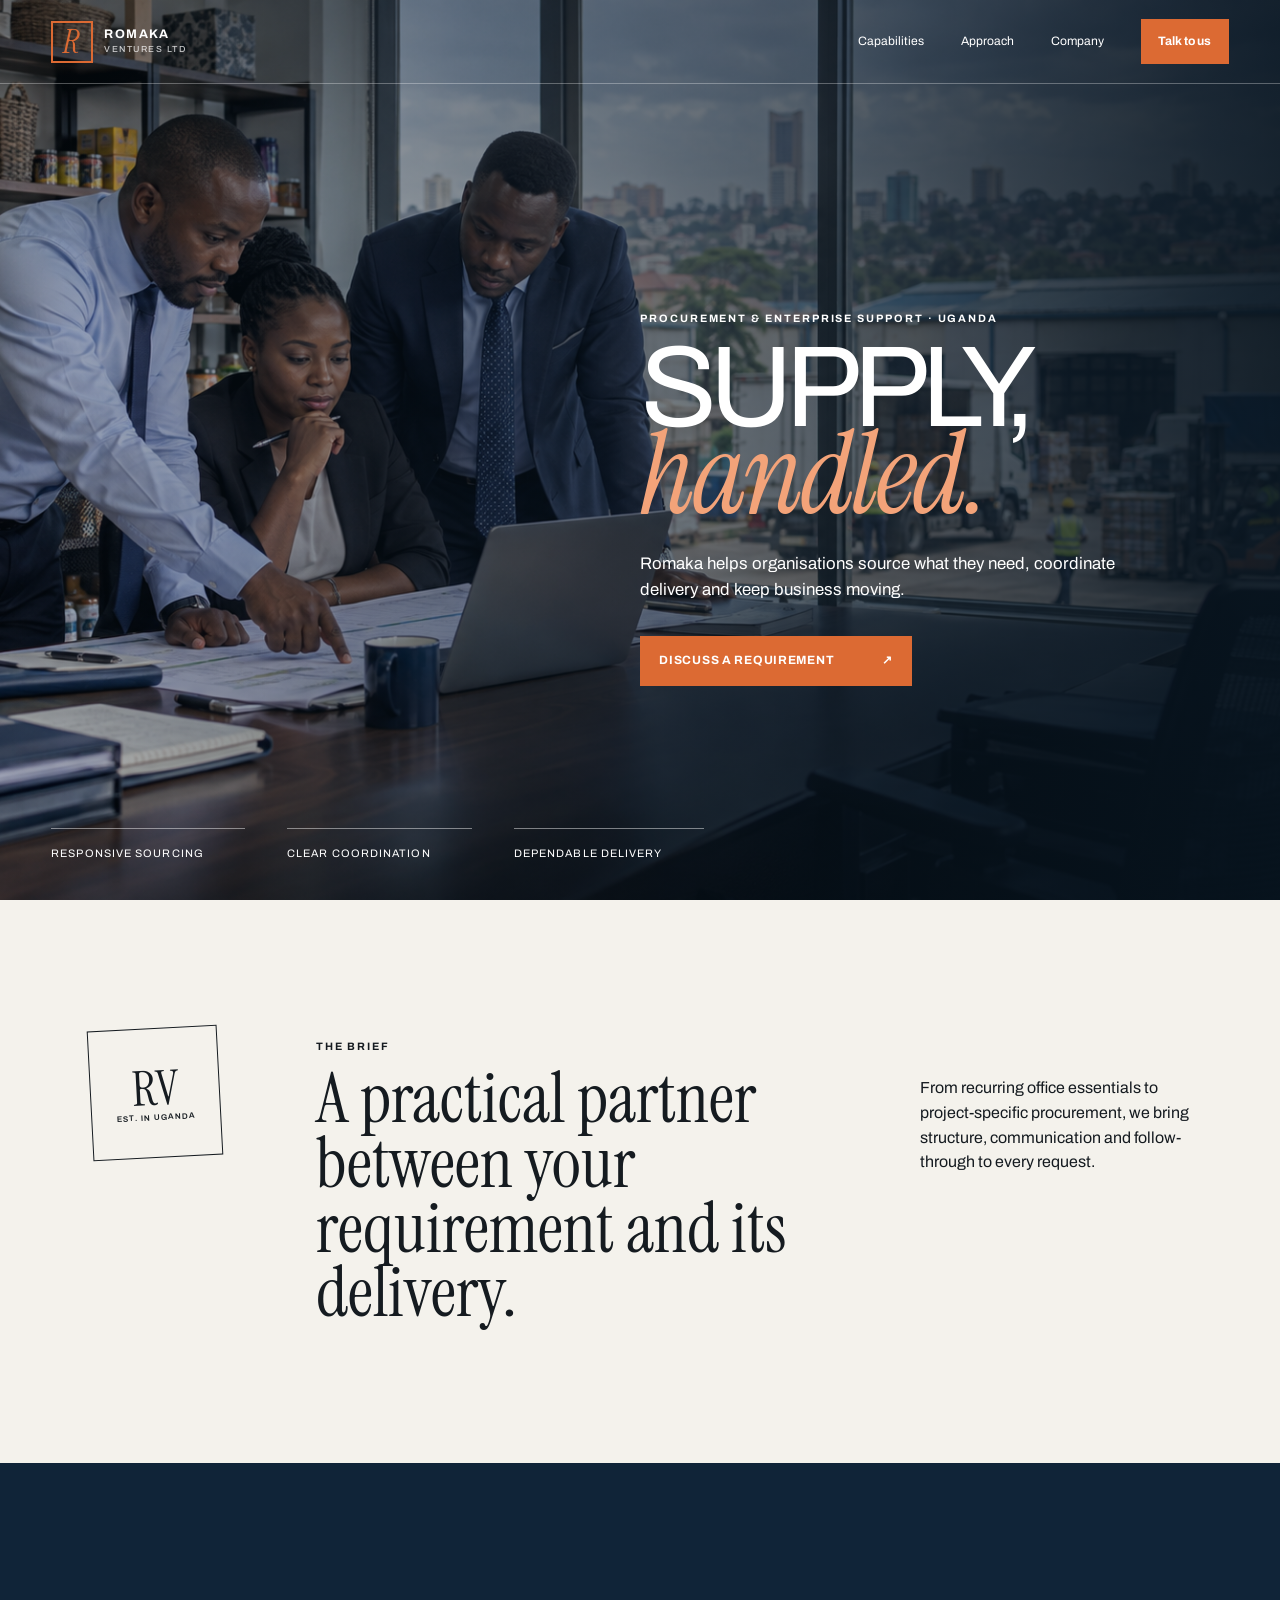
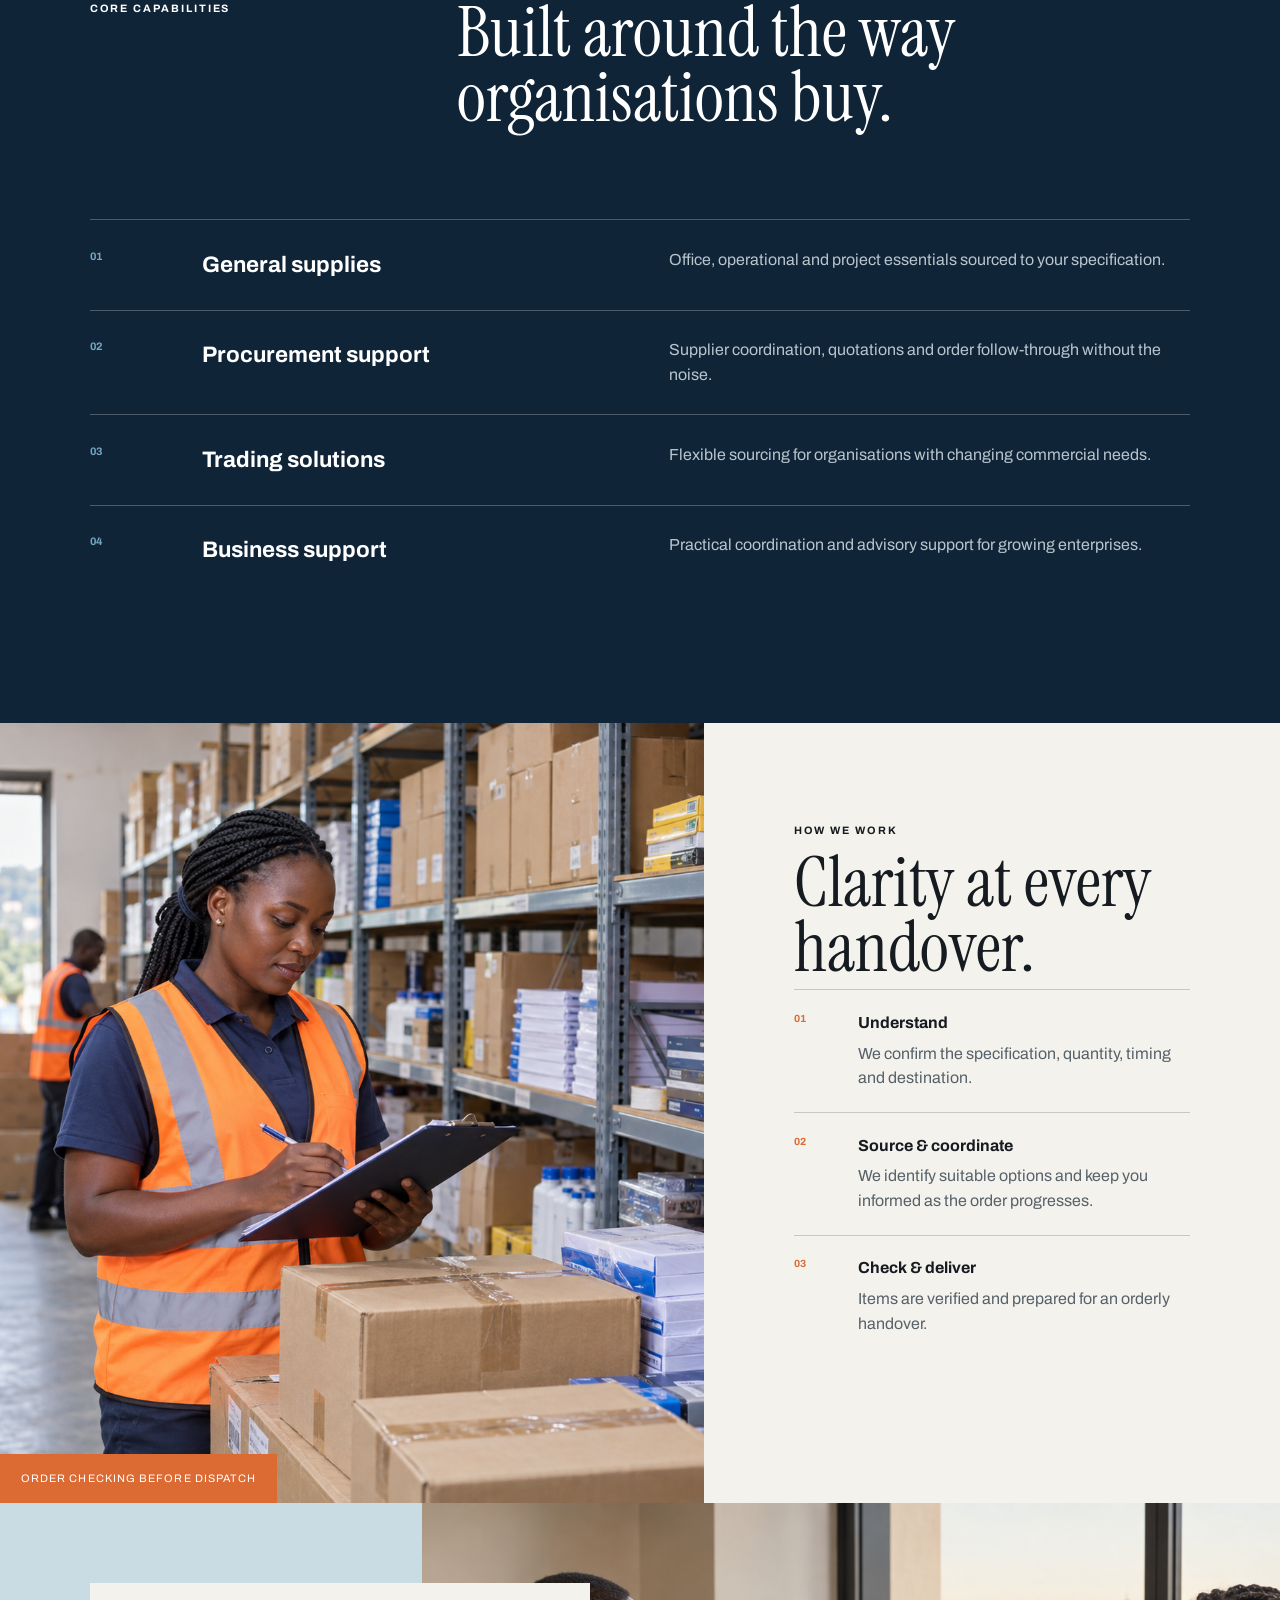
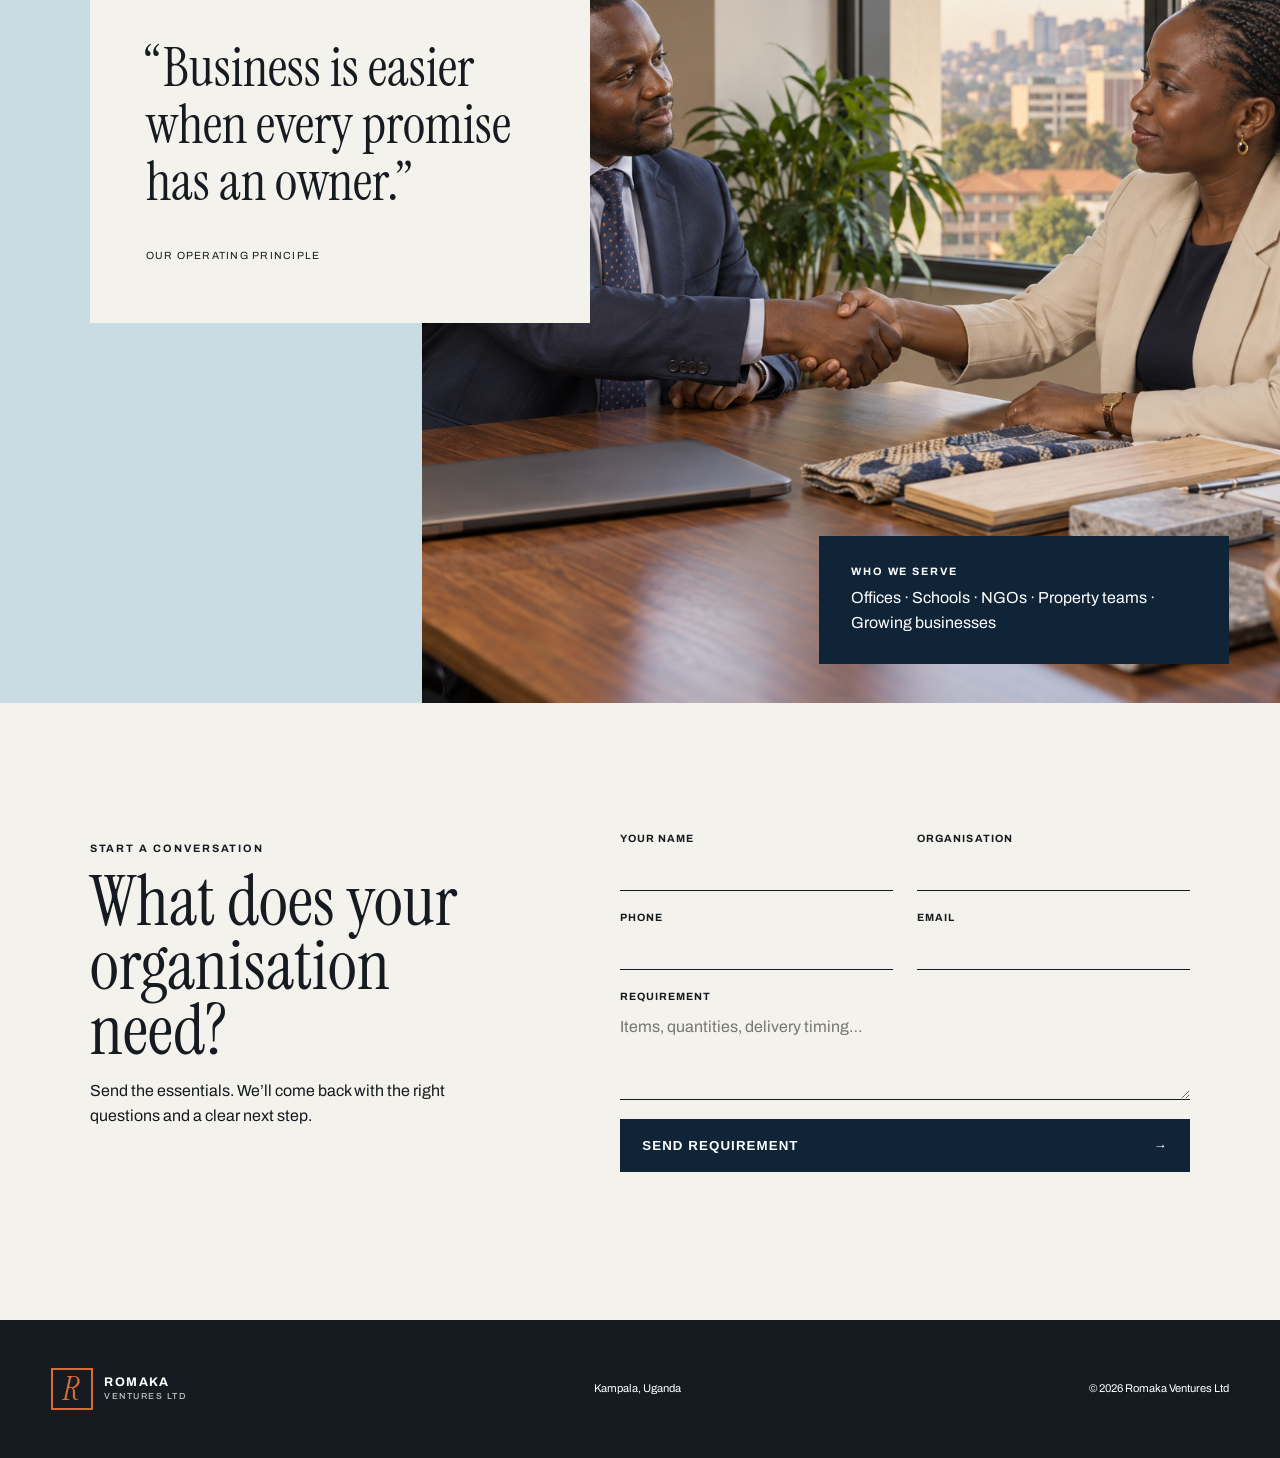
==== index.html @ c56f839f "Build responsive client sample website" ====
<!doctype html>
<html lang="en">
  <head>
    <meta charset="UTF-8" />
    <meta name="viewport" content="width=device-width,initial-scale=1" />
    <meta
      name="description"
      content="Reliable sourcing, general supplies and procurement support for organisations in Uganda."
    />
    <title>Romaka Ventures Ltd | Supply, handled.</title>
    <link rel="preconnect" href="https://fonts.googleapis.com" />
    <link rel="preconnect" href="https://fonts.gstatic.com" crossorigin />
    <link
      href="https://fonts.googleapis.com/css2?family=Archivo:wght@400;500;600;700&family=Instrument+Serif:ital@0;1&display=swap"
      rel="stylesheet"
    />
    <link rel="stylesheet" href="styles.css" />
  </head>
  <body>
    <a class="skip" href="#main">Skip to content</a>
    <header>
      <a class="logo" href="#top"
        ><i>R</i><span>Romaka<br /><small>Ventures Ltd</small></span></a
      ><button class="menu" aria-controls="nav" aria-expanded="false">
        Menu
      </button>
      <nav id="nav">
        <a href="#services">Capabilities</a><a href="#approach">Approach</a
        ><a href="#company">Company</a
        ><a class="contact-link" href="#contact">Talk to us</a>
      </nav>
    </header>
    <main id="main">
      <section class="hero" id="top">
        <img
          src="assets/team-operations.png"
          alt="Ugandan procurement team coordinating supply operations"
        />
        <div class="shade"></div>
        <div class="hero-grid">
          <div class="hero-copy">
            <p class="kicker">Procurement & enterprise support · Uganda</p>
            <h1>Supply,<br /><em>handled.</em></h1>
            <p>
              Romaka helps organisations source what they need, coordinate
              delivery and keep business moving.
            </p>
            <a class="button" href="#contact"
              >Discuss a requirement <span>↗</span></a
            >
          </div>
          <aside>
            <p>Responsive sourcing</p>
            <p>Clear coordination</p>
            <p>Dependable delivery</p>
          </aside>
        </div>
      </section>
      <section class="brief">
        <div class="stamp">RV<br /><small>Est. in Uganda</small></div>
        <div>
          <p class="kicker">The brief</p>
          <h2>
            A practical partner between your requirement and its delivery.
          </h2>
        </div>
        <p>
          From recurring office essentials to project-specific procurement, we
          bring structure, communication and follow-through to every request.
        </p>
      </section>
      <section class="services" id="services">
        <div class="services-head">
          <p class="kicker">Core capabilities</p>
          <h2>Built around the way organisations buy.</h2>
        </div>
        <div class="service-rows">
          <article>
            <b>01</b>
            <h3>General supplies</h3>
            <p>
              Office, operational and project essentials sourced to your
              specification.
            </p>
          </article>
          <article>
            <b>02</b>
            <h3>Procurement support</h3>
            <p>
              Supplier coordination, quotations and order follow-through without
              the noise.
            </p>
          </article>
          <article>
            <b>03</b>
            <h3>Trading solutions</h3>
            <p>
              Flexible sourcing for organisations with changing commercial
              needs.
            </p>
          </article>
          <article>
            <b>04</b>
            <h3>Business support</h3>
            <p>
              Practical coordination and advisory support for growing
              enterprises.
            </p>
          </article>
        </div>
      </section>
      <section class="operations" id="approach">
        <figure>
          <img
            src="assets/warehouse-check.png"
            alt="Operations specialist checking supplies before dispatch"
          />
          <figcaption>Order checking before dispatch</figcaption>
        </figure>
        <div class="operations-copy reveal">
          <p class="kicker">How we work</p>
          <h2>Clarity at every handover.</h2>
          <div class="step">
            <b>01</b>
            <div>
              <h3>Understand</h3>
              <p>
                We confirm the specification, quantity, timing and destination.
              </p>
            </div>
          </div>
          <div class="step">
            <b>02</b>
            <div>
              <h3>Source & coordinate</h3>
              <p>
                We identify suitable options and keep you informed as the order
                progresses.
              </p>
            </div>
          </div>
          <div class="step">
            <b>03</b>
            <div>
              <h3>Check & deliver</h3>
              <p>Items are verified and prepared for an orderly handover.</p>
            </div>
          </div>
        </div>
      </section>
      <section class="company" id="company">
        <div class="quote reveal">
          <p>“Business is easier when every promise has an owner.”</p>
          <span>Our operating principle</span>
        </div>
        <img
          src="assets/client-agreement.png"
          alt="Business adviser and client concluding an agreement"
        />
        <div class="company-note">
          <p class="kicker">Who we serve</p>
          <p>Offices · Schools · NGOs · Property teams · Growing businesses</p>
        </div>
      </section>
      <section class="contact" id="contact">
        <div>
          <p class="kicker">Start a conversation</p>
          <h2>What does your organisation need?</h2>
          <p>
            Send the essentials. We’ll come back with the right questions and a
            clear next step.
          </p>
        </div>
        <form id="contact-form">
          <div class="pair">
            <label
              >Your name<input
                name="name"
                required
                autocomplete="name" /></label
            ><label
              >Organisation<input name="company" autocomplete="organization"
            /></label>
          </div>
          <div class="pair">
            <label
              >Phone<input
                name="phone"
                type="tel"
                required
                autocomplete="tel" /></label
            ><label
              >Email<input name="email" type="email" autocomplete="email"
            /></label>
          </div>
          <label
            >Requirement<textarea
              name="message"
              rows="4"
              required
              placeholder="Items, quantities, delivery timing…"
            ></textarea></label
          ><button type="submit">Send requirement <span>→</span></button>
          <p class="form-status" role="status"></p>
        </form>
      </section>
    </main>
    <footer>
      <a class="logo" href="#top"
        ><i>R</i><span>Romaka<br /><small>Ventures Ltd</small></span></a
      >
      <p>Kampala, Uganda</p>
      <p>© <span data-year></span> Romaka Ventures Ltd</p>
    </footer>
    <script src="script.js"></script>
  </body>
</html>
---- styles.css ----
:root {
  --navy: #102438;
  --blue: #245977;
  --sky: #c9dce3;
  --paper: #f4f2ec;
  --orange: #dc6a33;
  --ink: #151b20;
  --line: rgba(21, 27, 32, 0.2);
  --sans: "Archivo", Arial, sans-serif;
  --serif: "Instrument Serif", Georgia, serif;
}
* {
  box-sizing: border-box;
}
html {
  scroll-behavior: smooth;
}
body {
  margin: 0;
  background: var(--paper);
  color: var(--ink);
  font-family: var(--sans);
  line-height: 1.55;
}
.skip {
  position: fixed;
  top: -5rem;
  left: 1rem;
  background: #fff;
  color: #000;
  padding: 0.7rem 1rem;
  z-index: 99;
}
.skip:focus {
  top: 1rem;
}
header {
  height: 84px;
  padding: 0 4vw;
  position: absolute;
  z-index: 5;
  width: 100%;
  display: flex;
  justify-content: space-between;
  align-items: center;
  color: #fff;
  border-bottom: 1px solid rgba(255, 255, 255, 0.3);
}
.logo {
  display: flex;
  align-items: center;
  gap: 0.7rem;
  text-decoration: none;
  text-transform: uppercase;
  font-size: 0.78rem;
  font-weight: 700;
  line-height: 1.05;
  letter-spacing: 0.12em;
  color: inherit;
}
.logo i {
  width: 42px;
  height: 42px;
  border: 2px solid var(--orange);
  font: italic 2rem/38px var(--serif);
  text-align: center;
  color: var(--orange);
}
.logo small {
  font-size: 0.55rem;
  font-weight: 500;
  opacity: 0.75;
}
header nav {
  display: flex;
  align-items: center;
  gap: 2.3rem;
}
header nav a {
  color: inherit;
  text-decoration: none;
  font-size: 0.76rem;
}
.contact-link {
  background: var(--orange);
  padding: 0.8rem 1.1rem;
  font-weight: 700;
}
.menu {
  display: none;
  background: none;
  border: 1px solid currentColor;
  color: inherit;
  min-height: 44px;
  padding: 0.5rem 0.9rem;
}
.hero {
  height: min(900px, 100svh);
  min-height: 680px;
  position: relative;
  color: #fff;
  overflow: hidden;
}
.hero > img {
  position: absolute;
  width: 100%;
  height: 100%;
  object-fit: cover;
  object-position: center;
}
.shade {
  position: absolute;
  inset: 0;
  background: linear-gradient(
    90deg,
    rgba(8, 22, 34, 0.28),
    rgba(8, 22, 34, 0.84)
  );
}
.hero-grid {
  position: relative;
  z-index: 2;
  height: 100%;
  padding: 150px 7vw 5vw;
  display: grid;
  grid-template-columns: 1fr 1fr;
  align-items: center;
}
.hero-copy {
  grid-column: 2;
  max-width: 650px;
}
.kicker {
  text-transform: uppercase;
  letter-spacing: 0.18em;
  font-size: 0.67rem;
  font-weight: 700;
}
.hero h1 {
  font: clamp(5rem, 9vw, 9rem) / 0.76 var(--sans);
  letter-spacing: -0.075em;
  text-transform: uppercase;
  margin: 1rem 0 2rem;
}
.hero h1 em {
  font-family: var(--serif);
  font-weight: 400;
  text-transform: none;
  color: #f3a379;
  letter-spacing: -0.03em;
}
.hero-copy > p:not(.kicker) {
  max-width: 490px;
  font-size: 1.05rem;
}
.button {
  display: inline-flex;
  min-height: 50px;
  align-items: center;
  gap: 3rem;
  background: var(--orange);
  color: #fff;
  padding: 0 1.2rem;
  margin-top: 1rem;
  text-decoration: none;
  font-size: 0.75rem;
  font-weight: 700;
  text-transform: uppercase;
  letter-spacing: 0.06em;
}
.hero aside {
  position: absolute;
  left: 4vw;
  bottom: 3vw;
  display: flex;
}
.hero aside p {
  border-top: 1px solid rgba(255, 255, 255, 0.45);
  padding: 1rem 2.6rem 0 0;
  margin: 0 2.6rem 0 0;
  font-size: 0.68rem;
  text-transform: uppercase;
  letter-spacing: 0.1em;
}
.brief {
  padding: 8rem 7vw;
  display: grid;
  grid-template-columns: 0.6fr 2fr 1fr;
  gap: 5vw;
  align-items: start;
}
.stamp {
  border: 1px solid var(--ink);
  width: 130px;
  height: 130px;
  display: grid;
  place-content: center;
  text-align: center;
  font: 3rem/1 var(--serif);
  transform: rotate(-3deg);
}
.stamp small {
  font: 600 0.5rem var(--sans);
  text-transform: uppercase;
  letter-spacing: 0.12em;
}
.brief h2,
.services h2,
.operations h2,
.contact h2 {
  font: clamp(2.9rem, 5.5vw, 6rem) / 0.92 var(--serif);
  font-weight: 400;
  margin: 0.6rem 0;
}
.brief > p:last-child {
  margin-top: 3rem;
}
.services {
  background: var(--navy);
  color: #fff;
  padding: 8rem 7vw;
}
.services-head {
  display: grid;
  grid-template-columns: 1fr 2fr;
  margin-bottom: 5rem;
}
.services-head h2 {
  max-width: 800px;
}
.service-rows article {
  display: grid;
  grid-template-columns: 80px 1fr 1.2fr;
  gap: 2rem;
  border-top: 1px solid rgba(255, 255, 255, 0.25);
  padding: 1.7rem 0;
  align-items: start;
}
.service-rows b {
  font-size: 0.68rem;
  color: #75a8c0;
}
.service-rows h3 {
  font-size: 1.4rem;
  margin: 0;
}
.service-rows p {
  margin: 0;
  color: #b9c5cd;
  max-width: 520px;
}
.operations {
  display: grid;
  grid-template-columns: 1.1fr 0.9fr;
  min-height: 780px;
}
.operations figure {
  margin: 0;
  position: relative;
}
.operations figure img {
  width: 100%;
  height: 100%;
  object-fit: cover;
}
.operations figcaption {
  position: absolute;
  bottom: 0;
  left: 0;
  background: var(--orange);
  color: #fff;
  padding: 1rem 1.3rem;
  font-size: 0.68rem;
  text-transform: uppercase;
  letter-spacing: 0.1em;
}
.operations-copy {
  padding: 7vw;
}
.step {
  display: grid;
  grid-template-columns: 3rem 1fr;
  gap: 1rem;
  border-top: 1px solid var(--line);
  padding: 1.3rem 0;
}
.step > b {
  font-size: 0.65rem;
  color: var(--orange);
}
.step h3 {
  margin: 0;
  font-size: 1rem;
}
.step p {
  margin: 0.35rem 0 0;
  color: #56616a;
}
.company {
  height: 800px;
  position: relative;
  background: var(--sky);
  overflow: hidden;
}
.company > img {
  width: 67%;
  height: 100%;
  object-fit: cover;
  margin-left: 33%;
}
.quote {
  position: absolute;
  z-index: 2;
  top: 10%;
  left: 7vw;
  background: var(--paper);
  width: min(500px, 45vw);
  padding: 3.5rem;
}
.quote p {
  font: 3.4rem/1.05 var(--serif);
  margin: 0 0 2rem;
}
.quote span {
  font-size: 0.65rem;
  text-transform: uppercase;
  letter-spacing: 0.12em;
}
.company-note {
  position: absolute;
  right: 4vw;
  bottom: 3vw;
  background: var(--navy);
  color: #fff;
  padding: 1.5rem 2rem;
  max-width: 410px;
}
.company-note p {
  margin: 0.3rem 0;
}
.contact {
  padding: 8rem 7vw;
  display: grid;
  grid-template-columns: 0.75fr 1fr;
  gap: 8vw;
}
.contact form {
  display: grid;
  gap: 1.2rem;
}
.pair {
  display: grid;
  grid-template-columns: 1fr 1fr;
  gap: 1.5rem;
}
.contact label {
  font-size: 0.66rem;
  text-transform: uppercase;
  letter-spacing: 0.1em;
  font-weight: 700;
}
.contact input,
.contact textarea {
  display: block;
  width: 100%;
  background: transparent;
  border: 0;
  border-bottom: 1px solid var(--ink);
  border-radius: 0;
  padding: 0.8rem 0;
  font: 1rem var(--sans);
}
.contact button {
  background: var(--navy);
  color: #fff;
  border: 0;
  padding: 1.2rem 1.4rem;
  display: flex;
  justify-content: space-between;
  text-transform: uppercase;
  font-weight: 700;
  letter-spacing: 0.08em;
  cursor: pointer;
}
.form-status {
  font-size: 0.8rem;
  margin: 0;
}
footer {
  background: var(--ink);
  color: #fff;
  padding: 3rem 4vw;
  display: flex;
  align-items: center;
  justify-content: space-between;
  font-size: 0.7rem;
}
.reveal {
  opacity: 0;
  transform: translateY(20px);
  transition: 0.65s ease;
}
.reveal.visible {
  opacity: 1;
  transform: none;
}
a:focus-visible,
button:focus-visible,
input:focus-visible,
textarea:focus-visible {
  outline: 3px solid var(--orange);
  outline-offset: 3px;
}
@media (max-width: 760px) {
  header {
    height: 70px;
    padding: 0 1.2rem;
  }
  .menu {
    display: block;
  }
  header nav {
    display: none;
    position: absolute;
    top: 70px;
    left: 0;
    right: 0;
    background: var(--navy);
    padding: 2rem;
    flex-direction: column;
    align-items: flex-start;
  }
  header nav.open {
    display: flex;
  }
  .hero {
    min-height: 760px;
  }
  .hero > img {
    object-position: 42% center;
  }
  .shade {
    background: linear-gradient(
      0deg,
      rgba(8, 22, 34, 0.9),
      rgba(8, 22, 34, 0.15)
    );
  }
  .hero-grid {
    padding: 110px 1.3rem 2rem;
    display: block;
  }
  .hero-copy {
    position: absolute;
    left: 1.3rem;
    right: 1.3rem;
    bottom: 9rem;
  }
  .hero h1 {
    font-size: 4.6rem;
  }
  .hero aside {
    left: 1.3rem;
    right: 1.3rem;
    bottom: 1.3rem;
  }
  .hero aside p {
    padding-right: 0.7rem;
    margin-right: 0.7rem;
    font-size: 0.53rem;
  }
  .brief {
    padding: 6rem 1.3rem;
    grid-template-columns: 1fr;
    gap: 2rem;
  }
  .brief h2 {
    font-size: 3.3rem;
  }
  .brief > p:last-child {
    margin-top: 0;
  }
  .services {
    padding: 6rem 1.3rem;
  }
  .services-head {
    grid-template-columns: 1fr;
    margin-bottom: 3rem;
  }
  .service-rows article {
    grid-template-columns: 40px 1fr;
  }
  .service-rows article p {
    grid-column: 2;
  }
  .operations {
    grid-template-columns: 1fr;
  }
  .operations figure {
    height: 520px;
  }
  .operations-copy {
    padding: 5rem 1.3rem;
  }
  .company {
    height: 760px;
  }
  .company > img {
    width: 100%;
    height: 62%;
    margin: 38% 0 0;
    object-position: center;
  }
  .quote {
    top: 0;
    left: 0;
    width: 90vw;
    padding: 2rem;
  }
  .quote p {
    font-size: 2.4rem;
  }
  .company-note {
    right: 1.3rem;
    left: 1.3rem;
    bottom: 1.3rem;
  }
  .contact {
    padding: 6rem 1.3rem;
    grid-template-columns: 1fr;
    gap: 3rem;
  }
  .pair {
    grid-template-columns: 1fr;
  }
  footer {
    align-items: flex-start;
    gap: 2rem;
    flex-wrap: wrap;
  }
}
@media (prefers-reduced-motion: reduce) {
  html {
    scroll-behavior: auto;
  }
  .reveal {
    opacity: 1;
    transform: none;
    transition: none;
  }
}
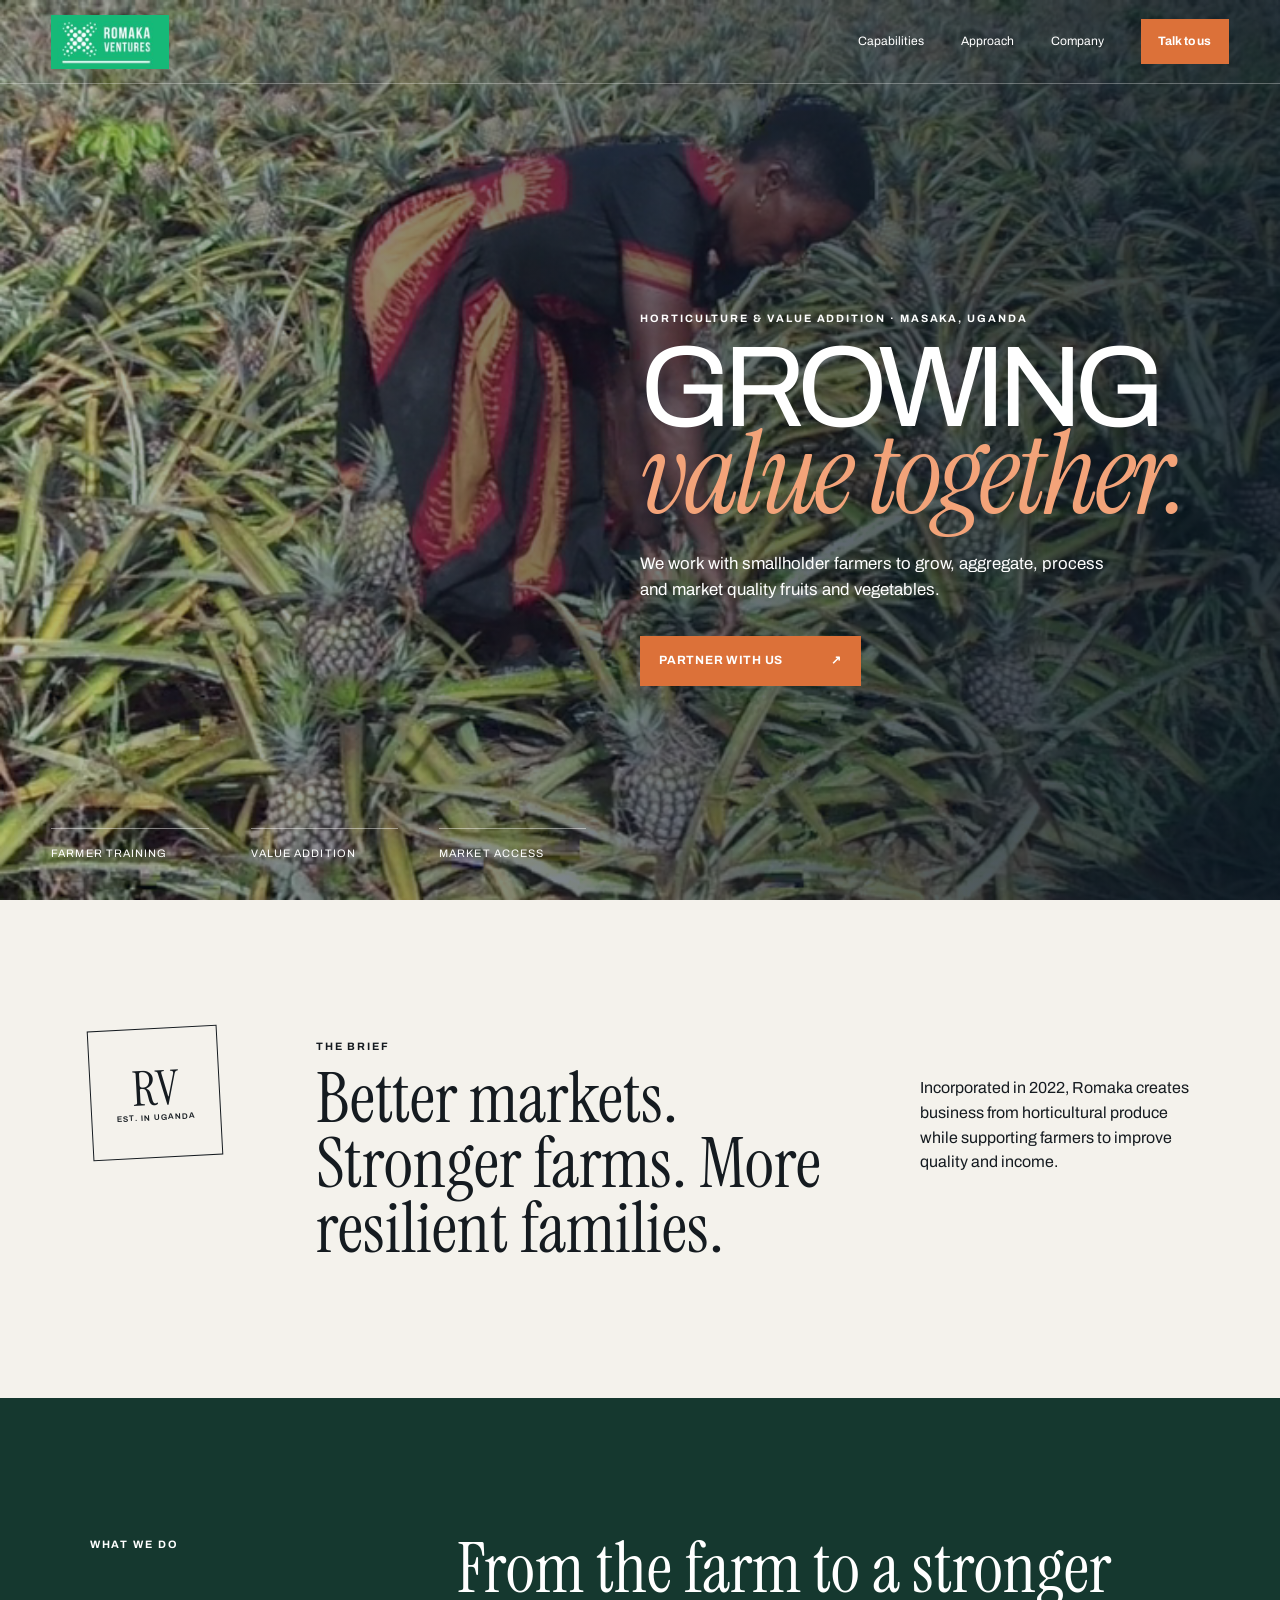
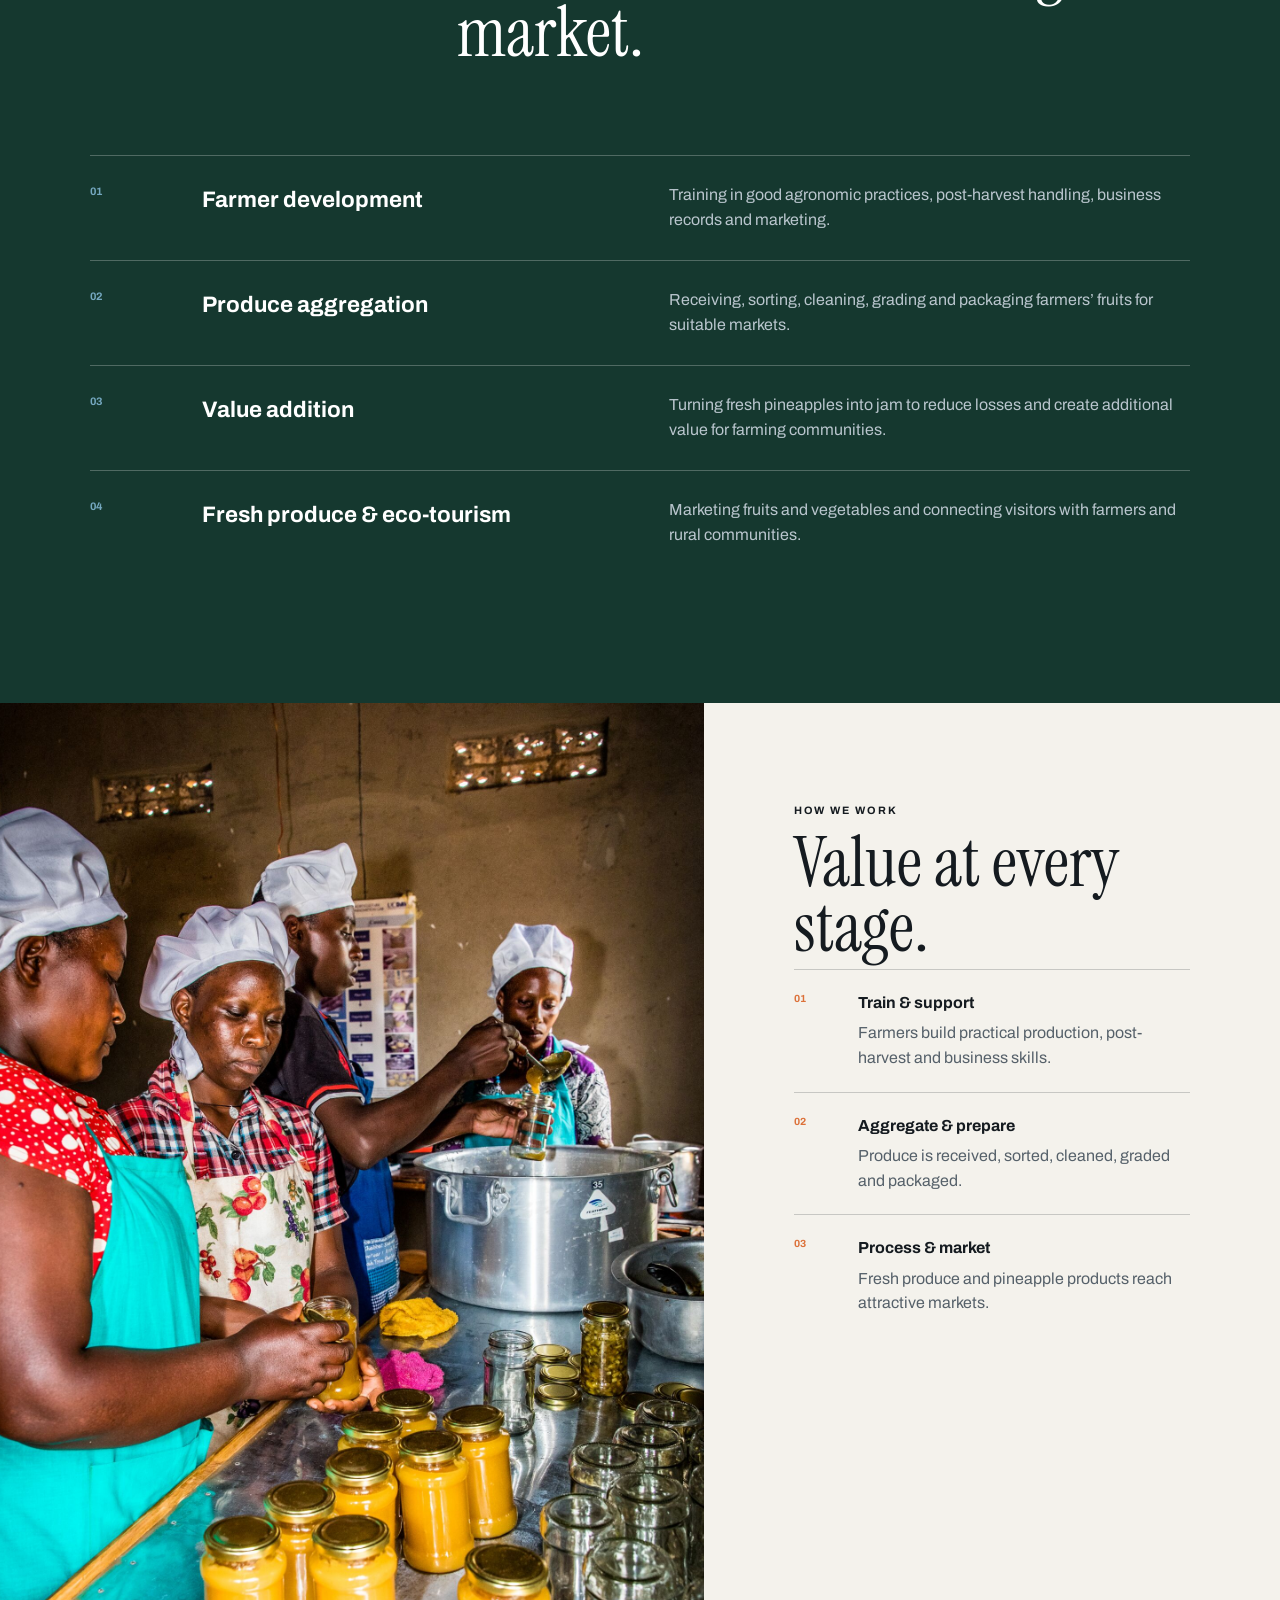
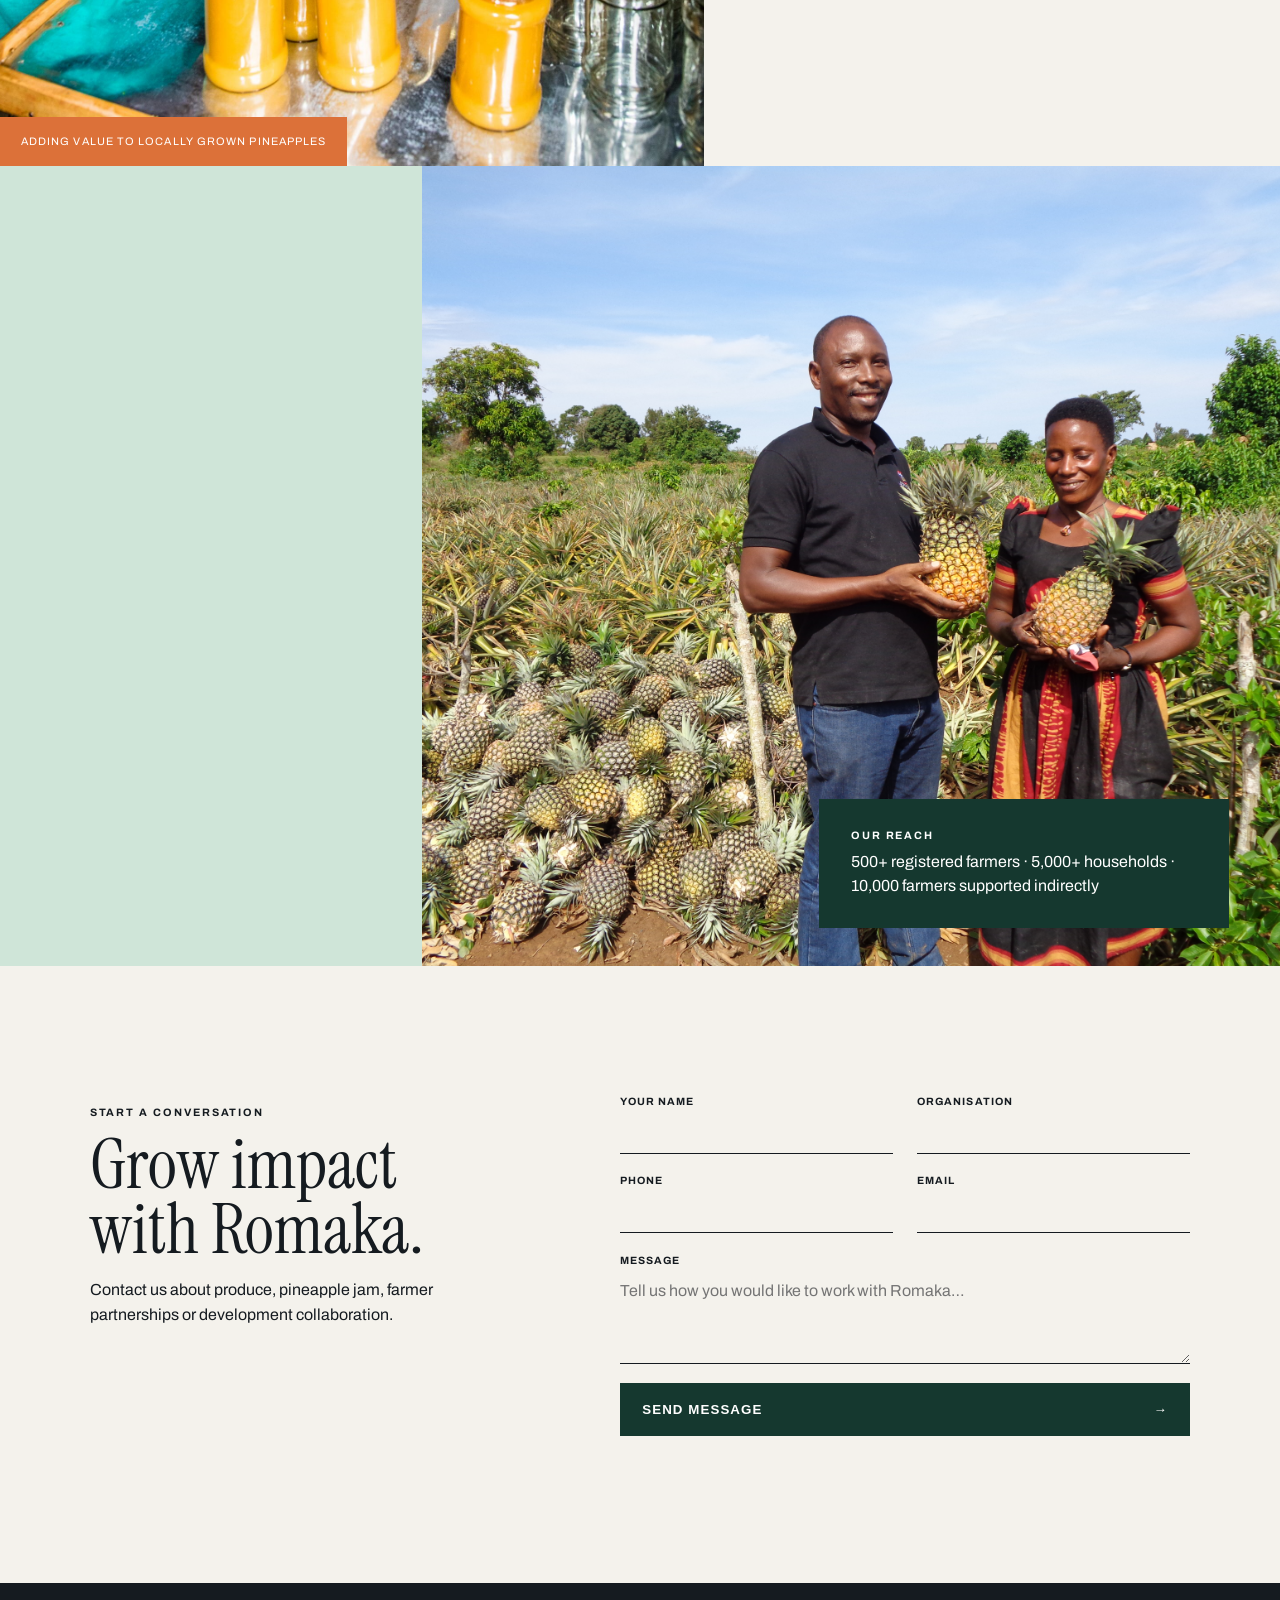
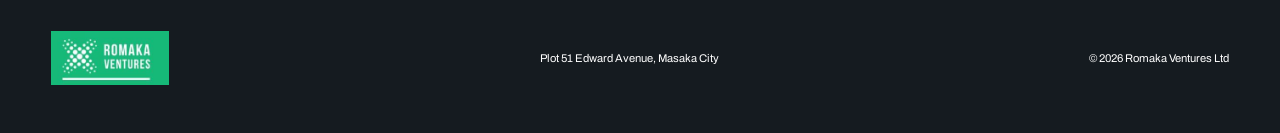
==== commit d62ffd1c: "Update site with Romaka company profile and real imagery" ====
--- a/index.html
+++ b/index.html
@@ -5,9 +5,9 @@
     <meta name="viewport" content="width=device-width,initial-scale=1" />
     <meta
       name="description"
-      content="Reliable sourcing, general supplies and procurement support for organisations in Uganda."
+      content="Romaka Ventures Limited connects Ugandan horticultural farmers to markets through training, produce aggregation and pineapple value addition."
     />
-    <title>Romaka Ventures Ltd | Supply, handled.</title>
+    <title>Romaka Ventures Limited | Growing value together</title>
     <link rel="preconnect" href="https://fonts.googleapis.com" />
     <link rel="preconnect" href="https://fonts.gstatic.com" crossorigin />
     <link
@@ -19,40 +19,40 @@
   <body>
     <a class="skip" href="#main">Skip to content</a>
     <header>
-      <a class="logo" href="#top"
-        ><i>R</i><span>Romaka<br /><small>Ventures Ltd</small></span></a
+      <a class="logo" href="index.html" aria-label="Romaka Ventures home"
+        ><img src="assets/romaka-logo.jpeg" alt="Romaka Ventures" /></a
       ><button class="menu" aria-controls="nav" aria-expanded="false">
         Menu
       </button>
       <nav id="nav">
-        <a href="#services">Capabilities</a><a href="#approach">Approach</a
-        ><a href="#company">Company</a
-        ><a class="contact-link" href="#contact">Talk to us</a>
+        <a href="capabilities.html">Capabilities</a
+        ><a href="#approach">Approach</a><a href="about.html">Company</a
+        ><a class="contact-link" href="contact.html">Talk to us</a>
       </nav>
     </header>
     <main id="main">
       <section class="hero" id="top">
         <img
-          src="assets/team-operations.png"
-          alt="Ugandan procurement team coordinating supply operations"
+          src="assets/pineapple-farmer.png"
+          alt="A Ugandan farmer tending a pineapple field"
         />
         <div class="shade"></div>
         <div class="hero-grid">
           <div class="hero-copy">
-            <p class="kicker">Procurement & enterprise support · Uganda</p>
-            <h1>Supply,<br /><em>handled.</em></h1>
-            <p>
-              Romaka helps organisations source what they need, coordinate
-              delivery and keep business moving.
+            <p class="kicker">Horticulture & value addition · Masaka, Uganda</p>
+            <h1>Growing<br /><em>value together.</em></h1>
+            <p>
+              We work with smallholder farmers to grow, aggregate, process and
+              market quality fruits and vegetables.
             </p>
             <a class="button" href="#contact"
-              >Discuss a requirement <span>↗</span></a
+              >Partner with us <span>↗</span></a
             >
           </div>
           <aside>
-            <p>Responsive sourcing</p>
-            <p>Clear coordination</p>
-            <p>Dependable delivery</p>
+            <p>Farmer training</p>
+            <p>Value addition</p>
+            <p>Market access</p>
           </aside>
         </div>
       </section>
@@ -60,51 +60,49 @@
         <div class="stamp">RV<br /><small>Est. in Uganda</small></div>
         <div>
           <p class="kicker">The brief</p>
-          <h2>
-            A practical partner between your requirement and its delivery.
-          </h2>
+          <h2>Better markets. Stronger farms. More resilient families.</h2>
         </div>
         <p>
-          From recurring office essentials to project-specific procurement, we
-          bring structure, communication and follow-through to every request.
+          Incorporated in 2022, Romaka creates business from horticultural
+          produce while supporting farmers to improve quality and income.
         </p>
       </section>
       <section class="services" id="services">
         <div class="services-head">
-          <p class="kicker">Core capabilities</p>
-          <h2>Built around the way organisations buy.</h2>
+          <p class="kicker">What we do</p>
+          <h2>From the farm to a stronger market.</h2>
         </div>
         <div class="service-rows">
           <article>
             <b>01</b>
-            <h3>General supplies</h3>
-            <p>
-              Office, operational and project essentials sourced to your
-              specification.
+            <h3>Farmer development</h3>
+            <p>
+              Training in good agronomic practices, post-harvest handling,
+              business records and marketing.
             </p>
           </article>
           <article>
             <b>02</b>
-            <h3>Procurement support</h3>
-            <p>
-              Supplier coordination, quotations and order follow-through without
-              the noise.
+            <h3>Produce aggregation</h3>
+            <p>
+              Receiving, sorting, cleaning, grading and packaging farmers’
+              fruits for suitable markets.
             </p>
           </article>
           <article>
             <b>03</b>
-            <h3>Trading solutions</h3>
-            <p>
-              Flexible sourcing for organisations with changing commercial
-              needs.
+            <h3>Value addition</h3>
+            <p>
+              Turning fresh pineapples into jam to reduce losses and create
+              additional value for farming communities.
             </p>
           </article>
           <article>
             <b>04</b>
-            <h3>Business support</h3>
-            <p>
-              Practical coordination and advisory support for growing
-              enterprises.
+            <h3>Fresh produce & eco-tourism</h3>
+            <p>
+              Marketing fruits and vegetables and connecting visitors with
+              farmers and rural communities.
             </p>
           </article>
         </div>
@@ -112,63 +110,62 @@
       <section class="operations" id="approach">
         <figure>
           <img
-            src="assets/warehouse-check.png"
-            alt="Operations specialist checking supplies before dispatch"
+            src="assets/jam-production.jpeg"
+            alt="Romaka team producing and packaging pineapple jam"
           />
-          <figcaption>Order checking before dispatch</figcaption>
+          <figcaption>Adding value to locally grown pineapples</figcaption>
         </figure>
         <div class="operations-copy reveal">
           <p class="kicker">How we work</p>
-          <h2>Clarity at every handover.</h2>
+          <h2>Value at every stage.</h2>
           <div class="step">
             <b>01</b>
             <div>
-              <h3>Understand</h3>
+              <h3>Train & support</h3>
               <p>
-                We confirm the specification, quantity, timing and destination.
+                Farmers build practical production, post-harvest and business skills.
               </p>
             </div>
           </div>
           <div class="step">
             <b>02</b>
             <div>
-              <h3>Source & coordinate</h3>
+              <h3>Aggregate & prepare</h3>
               <p>
-                We identify suitable options and keep you informed as the order
-                progresses.
+                Produce is received, sorted, cleaned, graded and packaged.
               </p>
             </div>
           </div>
           <div class="step">
             <b>03</b>
             <div>
-              <h3>Check & deliver</h3>
-              <p>Items are verified and prepared for an orderly handover.</p>
+              <h3>Process & market</h3>
+              <p>Fresh produce and pineapple products reach attractive markets.</p>
             </div>
           </div>
         </div>
       </section>
       <section class="company" id="company">
         <div class="quote reveal">
-          <p>“Business is easier when every promise has an owner.”</p>
+          <p>“When farmers earn more, entire households move forward.”</p>
           <span>Our operating principle</span>
         </div>
         <img
-          src="assets/client-agreement.png"
-          alt="Business adviser and client concluding an agreement"
+          src="assets/farmer-partnership.jpeg"
+          alt="Romaka team members with a pineapple farmer at harvest"
         />
         <div class="company-note">
-          <p class="kicker">Who we serve</p>
-          <p>Offices · Schools · NGOs · Property teams · Growing businesses</p>
+          <p class="kicker">Our reach</p>
+          <p>500+ registered farmers · 5,000+ households · 10,000 farmers supported indirectly</p>
         </div>
       </section>
       <section class="contact" id="contact">
         <div>
           <p class="kicker">Start a conversation</p>
-          <h2>What does your organisation need?</h2>
+          <h2>Grow impact with Romaka.</h2>
           <p>
-            Send the essentials. We’ll come back with the right questions and a
-            clear next step.
+            Contact us about produce, pineapple jam, farmer partnerships or
+            development collaboration.
           </p>
         </div>
         <form id="contact-form">
@@ -194,22 +191,21 @@
             /></label>
           </div>
           <label
-            >Requirement<textarea
+            >Message<textarea
               name="message"
               rows="4"
               required
-              placeholder="Items, quantities, delivery timing…"
+              placeholder="Tell us how you would like to work with Romaka…"
             ></textarea></label
-          ><button type="submit">Send requirement <span>→</span></button>
+          ><button type="submit">Send message <span>→</span></button>
           <p class="form-status" role="status"></p>
         </form>
       </section>
     </main>
     <footer>
-      <a class="logo" href="#top"
-        ><i>R</i><span>Romaka<br /><small>Ventures Ltd</small></span></a
-      >
-      <p>Kampala, Uganda</p>
+      <a class="logo" href="#top" aria-label="Back to top"
+        ><img src="assets/romaka-logo.jpeg" alt="Romaka Ventures" /></a>
+      <p>Plot 51 Edward Avenue, Masaka City</p>
       <p>© <span data-year></span> Romaka Ventures Ltd</p>
     </footer>
     <script src="script.js"></script>
--- a/styles.css
+++ b/styles.css
@@ -1,9 +1,9 @@
 :root {
-  --navy: #102438;
-  --blue: #245977;
-  --sky: #c9dce3;
+  --navy: #15382f;
+  --blue: #227b60;
+  --sky: #cfe5d8;
   --paper: #f4f2ec;
-  --orange: #dc6a33;
+  --orange: #dc7139;
   --ink: #151b20;
   --line: rgba(21, 27, 32, 0.2);
   --sans: "Archivo", Arial, sans-serif;
@@ -71,6 +71,12 @@
   font-weight: 500;
   opacity: 0.75;
 }
+.logo img {
+  display: block;
+  width: 118px;
+  height: 54px;
+  object-fit: cover;
+}
 header nav {
   display: flex;
   align-items: center;
@@ -167,6 +173,234 @@
   font-weight: 700;
   text-transform: uppercase;
   letter-spacing: 0.06em;
+}
+
+/* Interior pages */
+.inner-page header {
+  position: relative;
+  background: var(--navy);
+}
+.inner-page [aria-current="page"] {
+  border-bottom: 1px solid currentColor;
+}
+.rv-page-hero {
+  min-height: 630px;
+  padding: 9rem 7vw 5rem;
+  display: flex;
+  align-items: flex-end;
+  color: #fff;
+  background-size: cover;
+  background-position: center;
+  position: relative;
+}
+.rv-page-hero::before {
+  content: "";
+  position: absolute;
+  inset: 0;
+  background: linear-gradient(
+    90deg,
+    rgba(8, 22, 34, 0.9),
+    rgba(8, 22, 34, 0.22)
+  );
+}
+.rv-page-hero > div {
+  position: relative;
+  max-width: 850px;
+}
+.rv-page-hero h1,
+.rv-contact-intro h1 {
+  font: clamp(4rem, 8vw, 8rem) / 0.88 var(--serif);
+  font-weight: 400;
+  margin: 0.6rem 0 1.5rem;
+}
+.rv-page-hero > div > p:last-child {
+  max-width: 610px;
+}
+.about-hero {
+  background-image: url("assets/romaka-team.jpeg");
+}
+.capability-hero {
+  background-image: url("assets/pineapple-farm.jpeg");
+  background-position: center 42%;
+}
+.rv-story {
+  padding: 9rem 7vw;
+  display: grid;
+  grid-template-columns: 0.5fr 1.6fr;
+  gap: 8vw;
+}
+.rv-story h2,
+.rv-cta h2 {
+  font: clamp(3rem, 5.5vw, 6rem) / 0.92 var(--serif);
+  font-weight: 400;
+  margin: 0.6rem 0 2rem;
+}
+.rv-story p:not(.kicker) {
+  max-width: 720px;
+  font-size: 1.08rem;
+}
+.rv-principles {
+  padding: 6rem 7vw;
+  background: var(--sky);
+  display: grid;
+  grid-template-columns: repeat(3, 1fr);
+}
+.rv-principles article {
+  border-left: 1px solid var(--line);
+  padding: 1rem 3rem;
+}
+.rv-principles b,
+.capability-list b {
+  color: var(--orange);
+  font-size: 0.68rem;
+}
+.rv-principles h3 {
+  font-size: 1.35rem;
+  margin: 1.2rem 0 0.5rem;
+}
+.rv-team {
+  padding: 8rem 7vw;
+}
+.rv-team-intro {
+  max-width: 900px;
+  margin-bottom: 4rem;
+}
+.rv-team-intro h2,
+.rv-partners h2 {
+  font: clamp(3rem, 5.5vw, 6rem) / 0.92 var(--serif);
+  font-weight: 400;
+  margin: 0.6rem 0 2rem;
+}
+.rv-team-grid {
+  display: grid;
+  grid-template-columns: repeat(2, 1fr);
+  border-top: 1px solid var(--line);
+}
+.rv-team-grid article {
+  padding: 2.5rem 3rem 2.5rem 0;
+  border-bottom: 1px solid var(--line);
+}
+.rv-team-grid article:nth-child(even) {
+  padding-left: 3rem;
+  border-left: 1px solid var(--line);
+}
+.rv-team-grid h3 {
+  font: 2rem/1.1 var(--serif);
+  margin: 0 0 0.5rem;
+}
+.rv-team-grid b {
+  color: var(--blue);
+  font-size: 0.72rem;
+  text-transform: uppercase;
+  letter-spacing: 0.08em;
+}
+.rv-partners {
+  padding: 8rem 7vw;
+  background: var(--sky);
+}
+.rv-partners > p:last-child {
+  max-width: 800px;
+  font-size: 1.08rem;
+}
+.rv-cta {
+  padding: 8rem 7vw;
+  background: var(--navy);
+  color: #fff;
+}
+.rv-cta h2 {
+  max-width: 850px;
+}
+.capability-list {
+  padding: 5rem 7vw 8rem;
+}
+.capability-list article {
+  display: grid;
+  grid-template-columns: 60px 1.3fr 1fr;
+  gap: 5vw;
+  padding: 4rem 0;
+  border-bottom: 1px solid var(--line);
+}
+.capability-list h2 {
+  font: 3.2rem/1 var(--serif);
+  font-weight: 400;
+  margin: 0 0 1rem;
+}
+.capability-list p {
+  max-width: 600px;
+}
+.capability-list ul {
+  margin: 0;
+  padding-left: 1.2rem;
+  line-height: 2;
+}
+.rv-contact-intro {
+  padding: 10rem 7vw 6rem;
+  background: var(--navy);
+  color: #fff;
+}
+.rv-contact-intro > p:last-child {
+  max-width: 650px;
+}
+.rv-contact-full {
+  background: var(--paper);
+}
+.rv-contact-full ul {
+  padding-left: 1.2rem;
+  line-height: 2.3;
+}
+@media (max-width: 760px) {
+  .rv-page-hero {
+    min-height: 560px;
+    padding: 7rem 1.3rem 3rem;
+  }
+  .rv-page-hero h1,
+  .rv-contact-intro h1 {
+    font-size: 4rem;
+  }
+  .rv-story {
+    padding: 6rem 1.3rem;
+    grid-template-columns: 1fr;
+  }
+  .rv-principles {
+    padding: 4rem 1.3rem;
+    grid-template-columns: 1fr;
+  }
+  .rv-principles article {
+    border-left: 0;
+    border-top: 1px solid var(--line);
+    padding: 2rem 0;
+  }
+  .rv-team,
+  .rv-partners {
+    padding: 6rem 1.3rem;
+  }
+  .rv-team-grid {
+    grid-template-columns: 1fr;
+  }
+  .rv-team-grid article,
+  .rv-team-grid article:nth-child(even) {
+    padding: 2rem 0;
+    border-left: 0;
+  }
+  .rv-cta {
+    padding: 6rem 1.3rem;
+  }
+  .capability-list {
+    padding: 3rem 1.3rem 5rem;
+  }
+  .capability-list article {
+    grid-template-columns: 35px 1fr;
+    gap: 1rem;
+  }
+  .capability-list article > ul {
+    grid-column: 2;
+  }
+  .capability-list h2 {
+    font-size: 2.6rem;
+  }
+  .rv-contact-intro {
+    padding: 8rem 1.3rem 4rem;
+  }
 }
 .hero aside {
   position: absolute;
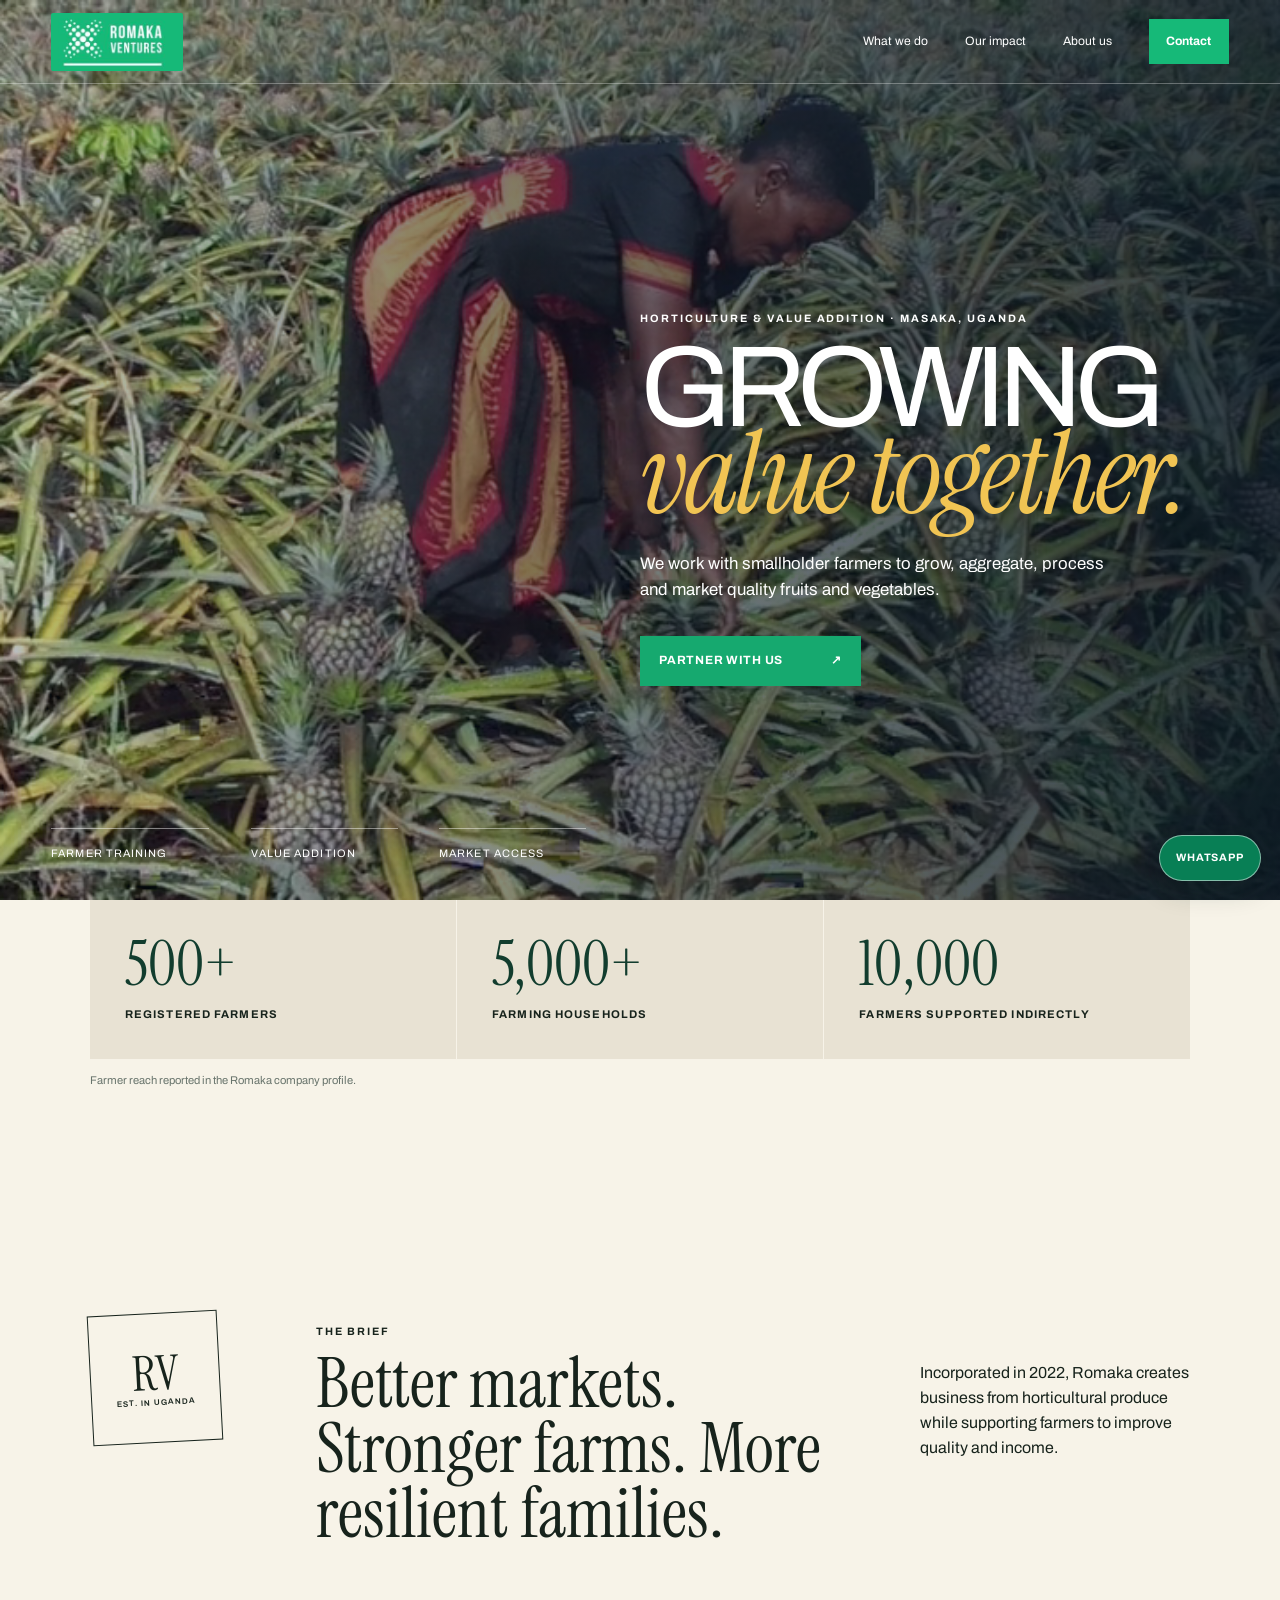
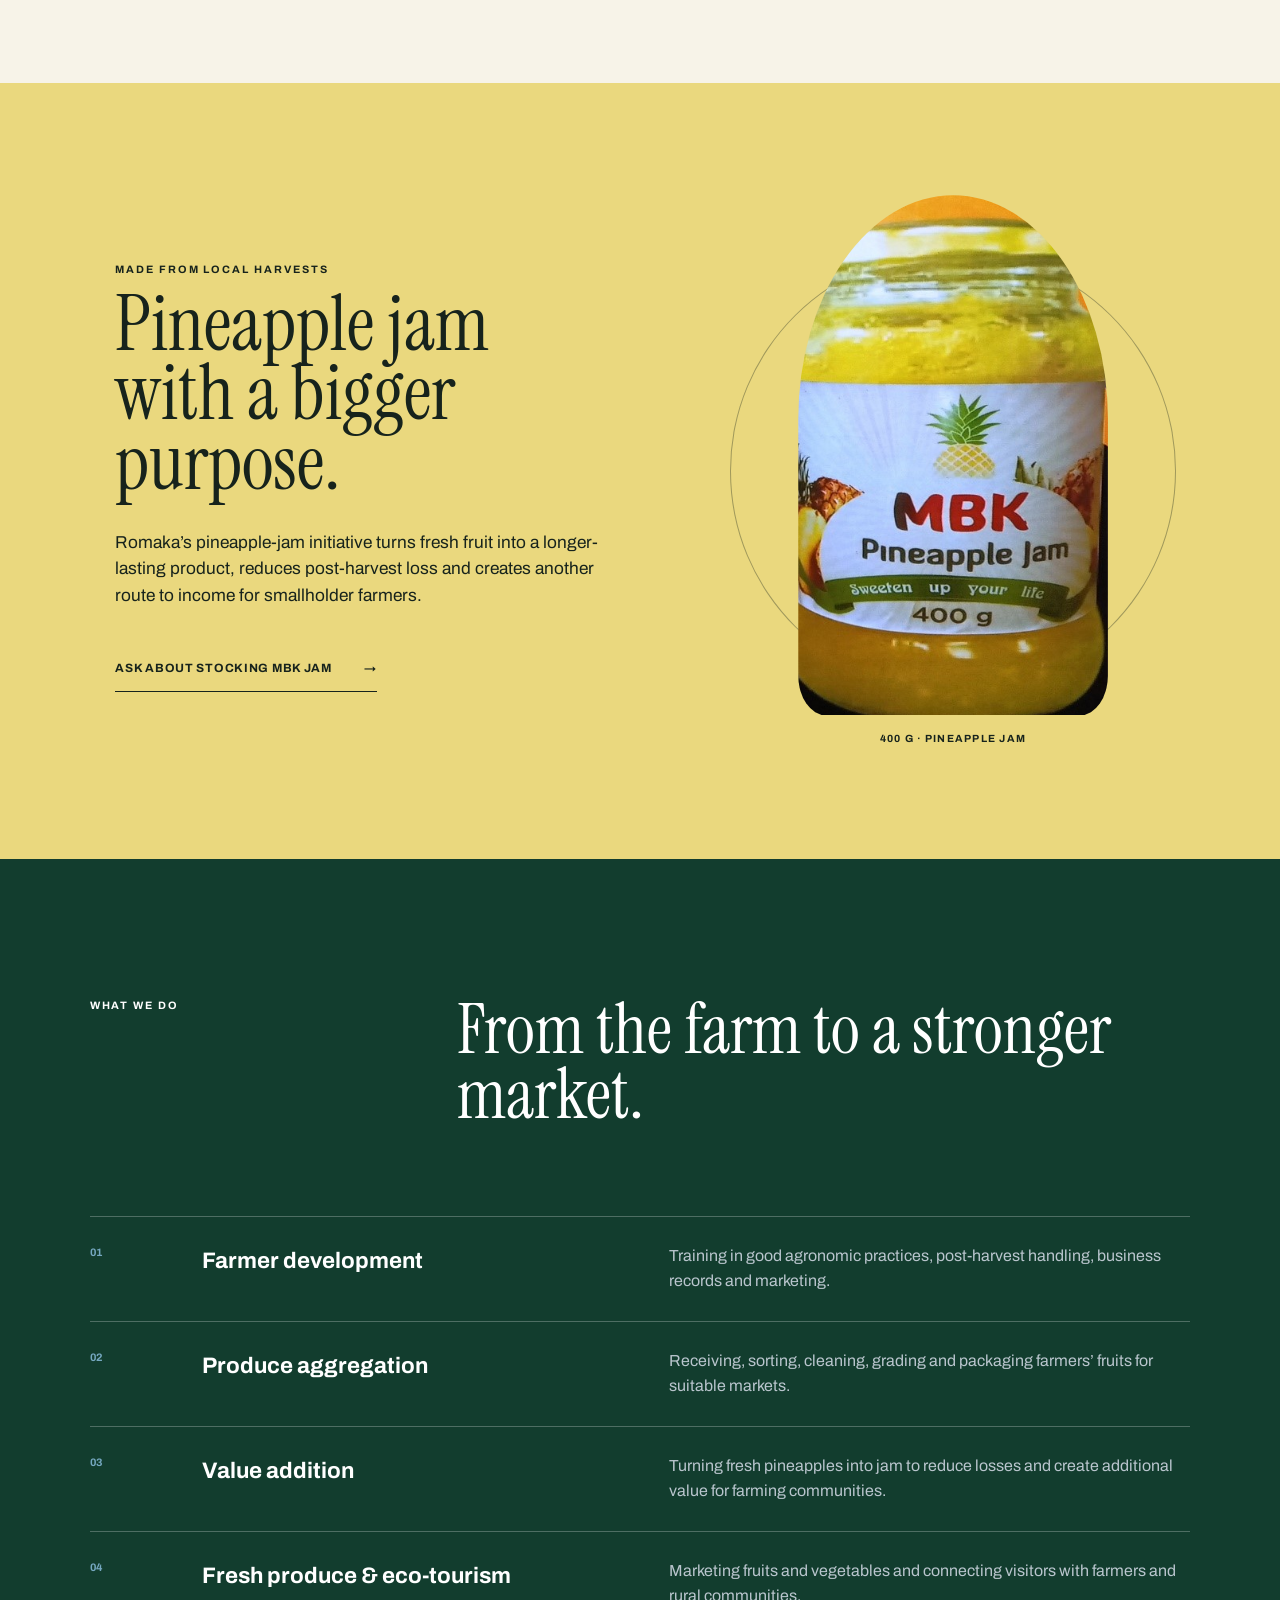
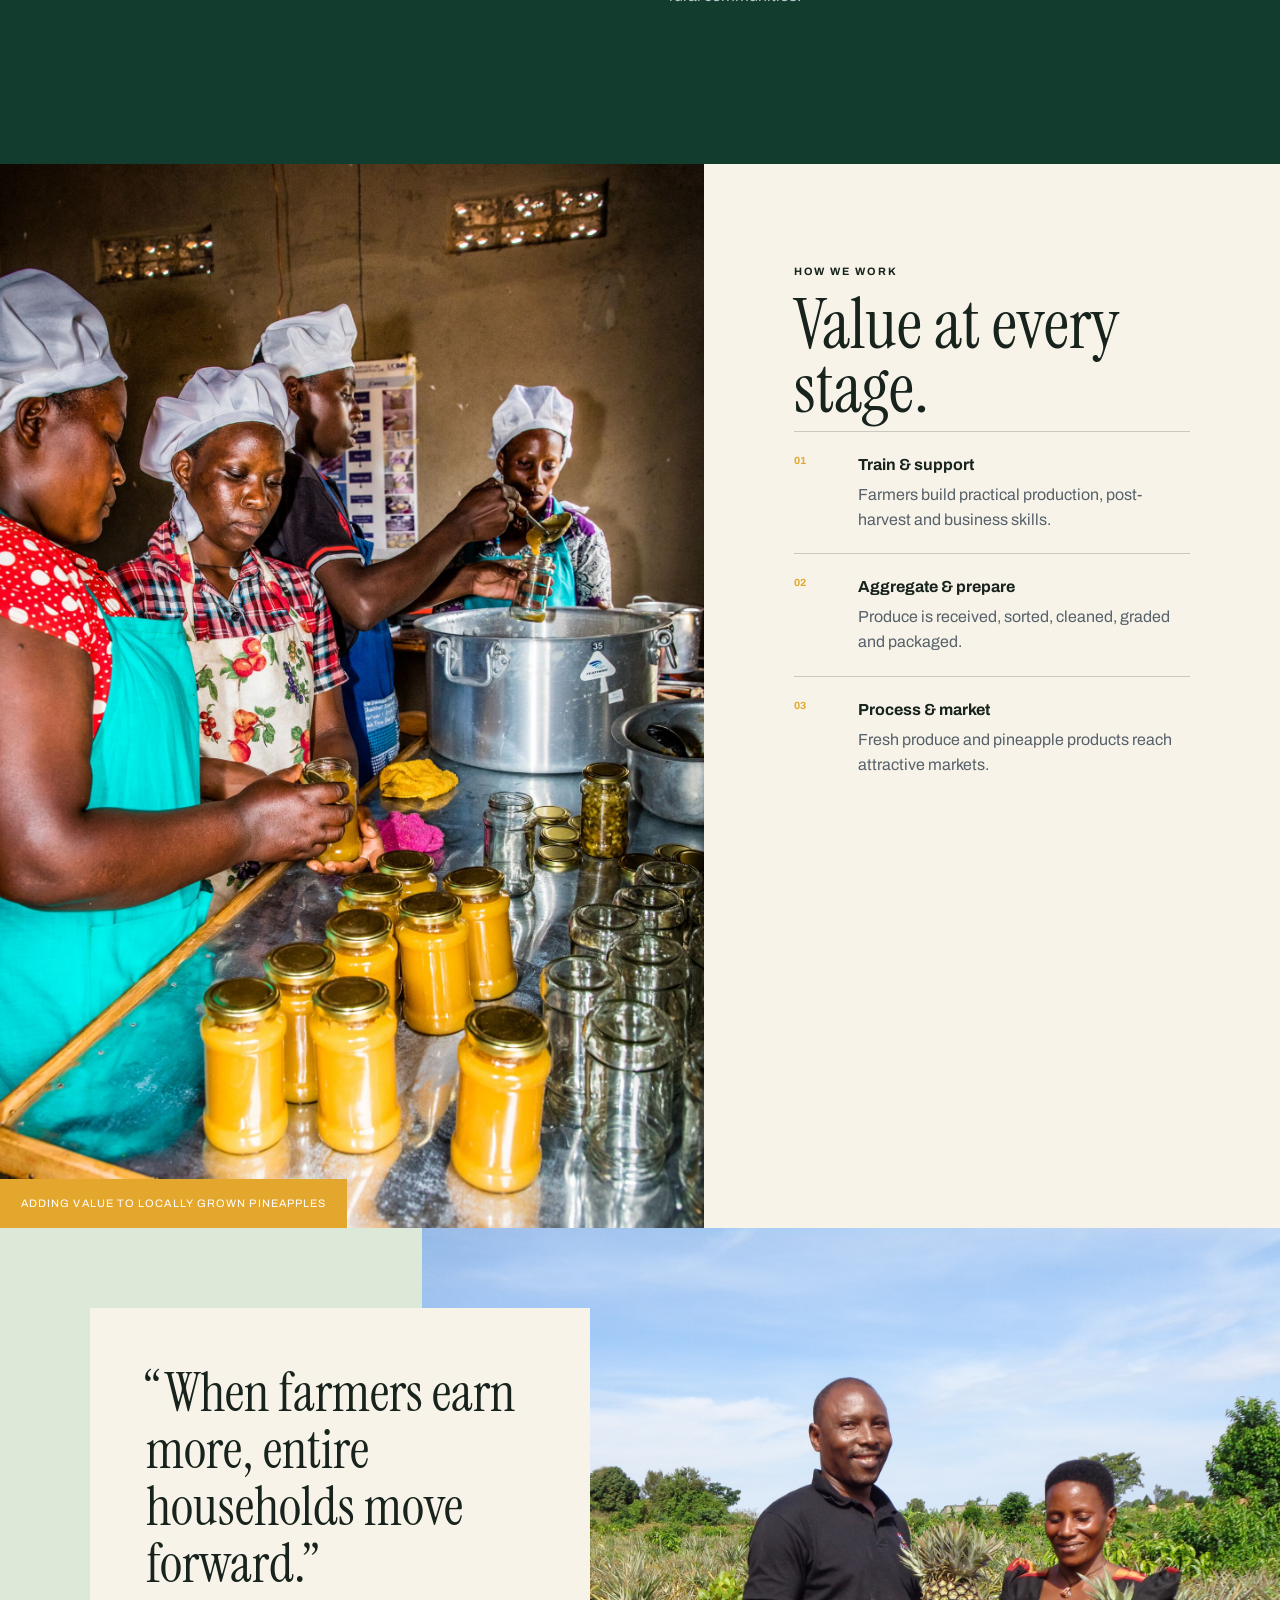
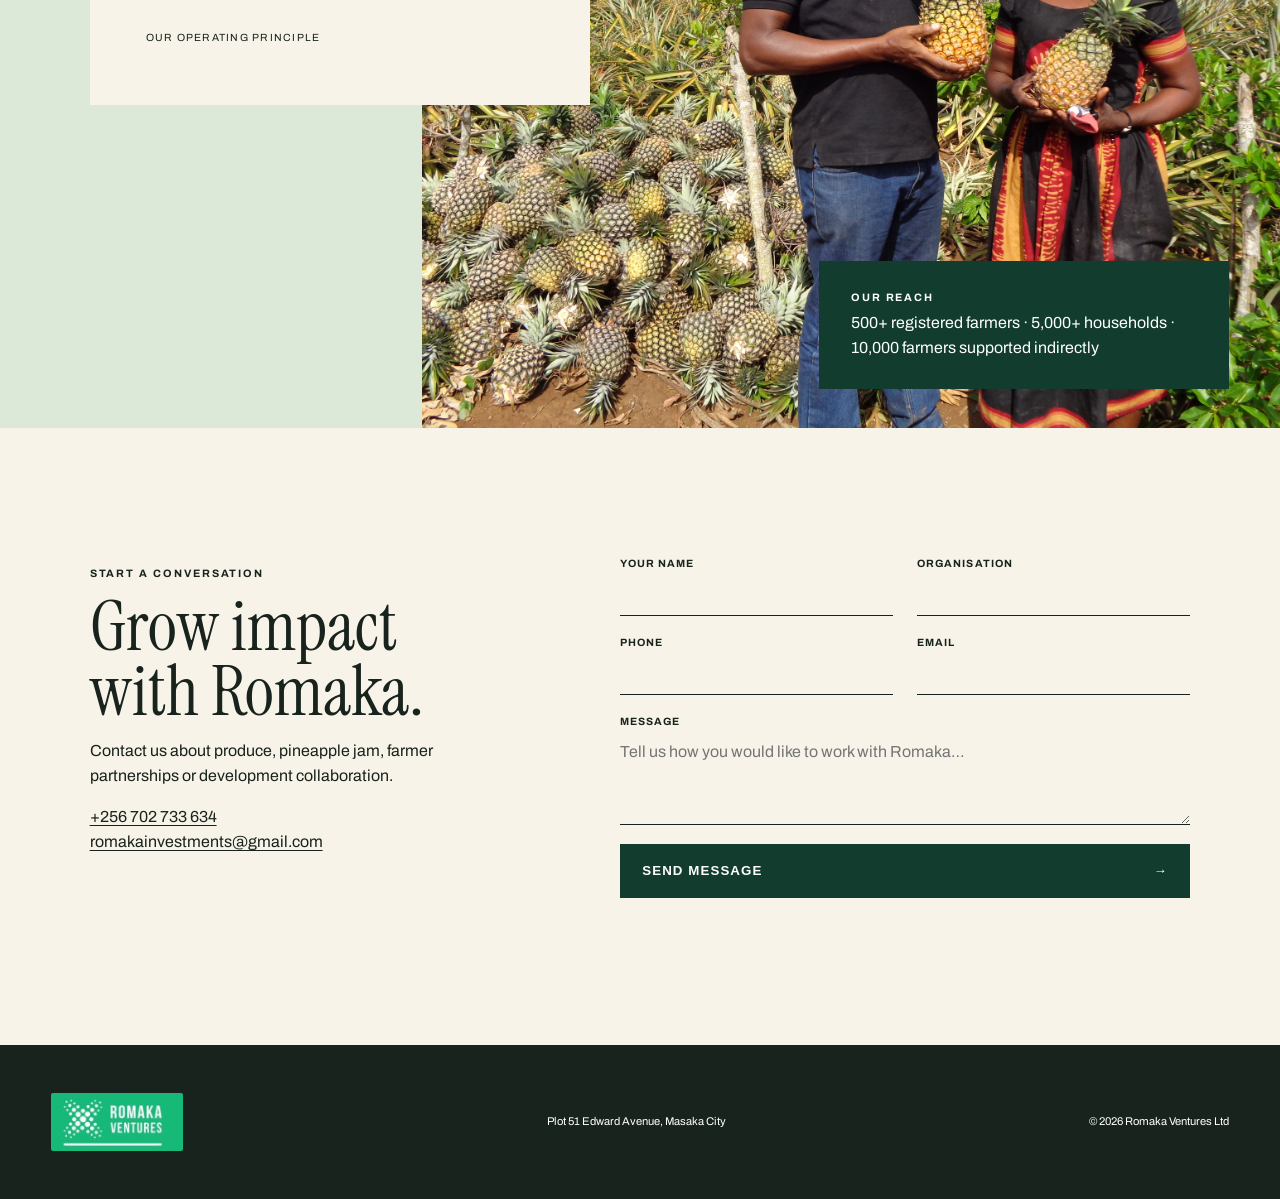
==== commit 657e552a: "Refine Romaka brand, impact story and product experience" ====
--- a/index.html
+++ b/index.html
@@ -25,9 +25,9 @@
         Menu
       </button>
       <nav id="nav">
-        <a href="capabilities.html">Capabilities</a
-        ><a href="#approach">Approach</a><a href="about.html">Company</a
-        ><a class="contact-link" href="contact.html">Talk to us</a>
+        <a href="capabilities.html">What we do</a
+        ><a href="#impact">Our impact</a><a href="about.html">About us</a
+        ><a class="contact-link" href="contact.html">Contact</a>
       </nav>
     </header>
     <main id="main">
@@ -45,7 +45,7 @@
               We work with smallholder farmers to grow, aggregate, process and
               market quality fruits and vegetables.
             </p>
-            <a class="button" href="#contact"
+            <a class="button" href="contact.html"
               >Partner with us <span>↗</span></a
             >
           </div>
@@ -56,6 +56,14 @@
           </aside>
         </div>
       </section>
+      <section class="impact-strip" id="impact" aria-label="Romaka impact">
+        <div><strong>500+</strong><span>registered farmers</span></div>
+        <div><strong>5,000+</strong><span>farming households</span></div>
+        <div>
+          <strong>10,000</strong><span>farmers supported indirectly</span>
+        </div>
+        <p>Farmer reach reported in the Romaka company profile.</p>
+      </section>
       <section class="brief">
         <div class="stamp">RV<br /><small>Est. in Uganda</small></div>
         <div>
@@ -66,6 +74,24 @@
           Incorporated in 2022, Romaka creates business from horticultural
           produce while supporting farmers to improve quality and income.
         </p>
+      </section>
+      <section class="product-story">
+        <div class="product-copy reveal">
+          <p class="kicker">Made from local harvests</p>
+          <h2>Pineapple jam with a bigger purpose.</h2>
+          <p>
+            Romaka’s pineapple-jam initiative turns fresh fruit into a
+            longer-lasting product, reduces post-harvest loss and creates
+            another route to income for smallholder farmers.
+          </p>
+          <a class="plain-link" href="contact.html"
+            >Ask about stocking MBK jam <span>→</span></a
+          >
+        </div>
+        <figure>
+          <img src="assets/pineapple-jam.jpeg" alt="Jar of MBK pineapple jam" />
+          <figcaption>400 g · Pineapple jam</figcaption>
+        </figure>
       </section>
       <section class="services" id="services">
         <div class="services-head">
@@ -123,7 +149,8 @@
             <div>
               <h3>Train & support</h3>
               <p>
-                Farmers build practical production, post-harvest and business skills.
+                Farmers build practical production, post-harvest and business
+                skills.
               </p>
             </div>
           </div>
@@ -131,16 +158,16 @@
             <b>02</b>
             <div>
               <h3>Aggregate & prepare</h3>
-              <p>
-                Produce is received, sorted, cleaned, graded and packaged.
-              </p>
+              <p>Produce is received, sorted, cleaned, graded and packaged.</p>
             </div>
           </div>
           <div class="step">
             <b>03</b>
             <div>
               <h3>Process & market</h3>
-              <p>Fresh produce and pineapple products reach attractive markets.</p>
+              <p>
+                Fresh produce and pineapple products reach attractive markets.
+              </p>
             </div>
           </div>
         </div>
@@ -156,7 +183,10 @@
         />
         <div class="company-note">
           <p class="kicker">Our reach</p>
-          <p>500+ registered farmers · 5,000+ households · 10,000 farmers supported indirectly</p>
+          <p>
+            500+ registered farmers · 5,000+ households · 10,000 farmers
+            supported indirectly
+          </p>
         </div>
       </section>
       <section class="contact" id="contact">
@@ -166,6 +196,12 @@
           <p>
             Contact us about produce, pineapple jam, farmer partnerships or
             development collaboration.
+          </p>
+          <p class="direct-contact">
+            <a href="tel:+256702733634">+256 702 733 634</a><br /><a
+              href="mailto:romakainvestments@gmail.com"
+              >romakainvestments@gmail.com</a
+            >
           </p>
         </div>
         <form id="contact-form">
@@ -204,7 +240,8 @@
     </main>
     <footer>
       <a class="logo" href="#top" aria-label="Back to top"
-        ><img src="assets/romaka-logo.jpeg" alt="Romaka Ventures" /></a>
+        ><img src="assets/romaka-logo.jpeg" alt="Romaka Ventures"
+      /></a>
       <p>Plot 51 Edward Avenue, Masaka City</p>
       <p>© <span data-year></span> Romaka Ventures Ltd</p>
     </footer>
--- a/styles.css
+++ b/styles.css
@@ -1,10 +1,10 @@
 :root {
-  --navy: #15382f;
-  --blue: #227b60;
-  --sky: #cfe5d8;
-  --paper: #f4f2ec;
-  --orange: #dc7139;
-  --ink: #151b20;
+  --navy: #123d2e;
+  --blue: #12815b;
+  --sky: #dce9d9;
+  --paper: #f7f3e8;
+  --orange: #e4a72d;
+  --ink: #17231c;
   --line: rgba(21, 27, 32, 0.2);
   --sans: "Archivo", Arial, sans-serif;
   --serif: "Instrument Serif", Georgia, serif;
@@ -73,9 +73,10 @@
 }
 .logo img {
   display: block;
-  width: 118px;
-  height: 54px;
+  width: 132px;
+  height: 58px;
   object-fit: cover;
+  border-radius: 2px;
 }
 header nav {
   display: flex;
@@ -88,7 +89,7 @@
   font-size: 0.76rem;
 }
 .contact-link {
-  background: var(--orange);
+  background: #16b978;
   padding: 0.8rem 1.1rem;
   font-weight: 700;
 }
@@ -152,7 +153,7 @@
   font-family: var(--serif);
   font-weight: 400;
   text-transform: none;
-  color: #f3a379;
+  color: #f1c453;
   letter-spacing: -0.03em;
 }
 .hero-copy > p:not(.kicker) {
@@ -164,7 +165,7 @@
   min-height: 50px;
   align-items: center;
   gap: 3rem;
-  background: var(--orange);
+  background: #16a96f;
   color: #fff;
   padding: 0 1.2rem;
   margin-top: 1rem;
@@ -449,6 +450,35 @@
 .brief > p:last-child {
   margin-top: 3rem;
 }
+.impact-strip {
+  padding: 0 7vw 6rem;
+  display: grid;
+  grid-template-columns: repeat(3, 1fr);
+  gap: 1px;
+}
+.impact-strip > div {
+  background: #e8e2d3;
+  padding: 2.2rem;
+  display: flex;
+  flex-direction: column;
+}
+.impact-strip strong {
+  color: var(--navy);
+  font: 3.8rem/1 var(--serif);
+}
+.impact-strip span {
+  margin-top: 0.65rem;
+  font-size: 0.7rem;
+  font-weight: 700;
+  letter-spacing: 0.1em;
+  text-transform: uppercase;
+}
+.impact-strip > p {
+  grid-column: 1/-1;
+  margin: 0.75rem 0 0;
+  color: #68746c;
+  font-size: 0.7rem;
+}
 .services {
   background: var(--navy);
   color: #fff;
@@ -510,6 +540,69 @@
 }
 .operations-copy {
   padding: 7vw;
+}
+.product-story {
+  min-height: 720px;
+  padding: 7rem 9vw;
+  display: grid;
+  grid-template-columns: 1fr 0.85fr;
+  align-items: center;
+  gap: 10vw;
+  background: #ead87e;
+}
+.product-copy h2 {
+  max-width: 670px;
+  font: clamp(3.4rem, 6vw, 6.5rem) / 0.9 var(--serif);
+  font-weight: 400;
+  margin: 0.75rem 0 2rem;
+}
+.product-copy > p:not(.kicker) {
+  max-width: 600px;
+  font-size: 1.08rem;
+}
+.plain-link {
+  display: inline-flex;
+  justify-content: space-between;
+  gap: 2rem;
+  margin-top: 1.2rem;
+  padding: 0.8rem 0;
+  border-bottom: 1px solid;
+  color: inherit;
+  text-decoration: none;
+  font-size: 0.75rem;
+  font-weight: 700;
+  letter-spacing: 0.06em;
+  text-transform: uppercase;
+}
+.product-story figure {
+  position: relative;
+  margin: 0;
+  justify-self: center;
+}
+.product-story figure::before {
+  content: "";
+  position: absolute;
+  inset: 10% -12%;
+  border: 1px solid rgba(23, 35, 28, 0.35);
+  border-radius: 50%;
+}
+.product-story img {
+  position: relative;
+  display: block;
+  width: min(360px, 70vw);
+  max-height: 520px;
+  object-fit: cover;
+  object-position: center;
+  clip-path: inset(0 7% 0 7% round 45% 45% 8% 8%);
+}
+.product-story figcaption {
+  position: relative;
+  margin-top: 1rem;
+  text-align: center;
+  font-size: 0.65rem;
+  font-weight: 700;
+  letter-spacing: 0.12em;
+  text-transform: uppercase;
 }
 .step {
   display: grid;
@@ -620,6 +713,32 @@
   font-size: 0.8rem;
   margin: 0;
 }
+.direct-contact a,
+.rv-contact-full a {
+  color: inherit;
+  text-underline-offset: 0.2em;
+}
+.whatsapp-link {
+  color: #087f55 !important;
+  font-weight: 700;
+}
+.whatsapp-float {
+  position: fixed;
+  right: 1.2rem;
+  bottom: 1.2rem;
+  z-index: 20;
+  padding: 0.85rem 1rem;
+  border: 1px solid rgba(255, 255, 255, 0.5);
+  border-radius: 999px;
+  background: #087f55;
+  color: #fff;
+  box-shadow: 0 8px 28px rgba(15, 44, 33, 0.24);
+  text-decoration: none;
+  text-transform: uppercase;
+  letter-spacing: 0.08em;
+  font-size: 0.67rem;
+  font-weight: 700;
+}
 footer {
   background: var(--ink);
   color: #fff;
@@ -697,11 +816,14 @@
     left: 1.3rem;
     right: 1.3rem;
     bottom: 1.3rem;
+    gap: 0.55rem;
   }
   .hero aside p {
-    padding-right: 0.7rem;
-    margin-right: 0.7rem;
-    font-size: 0.53rem;
+    flex: 1;
+    min-width: 0;
+    padding-right: 0.2rem;
+    margin-right: 0;
+    font-size: 0.48rem;
   }
   .brief {
     padding: 6rem 1.3rem;
@@ -714,6 +836,13 @@
   .brief > p:last-child {
     margin-top: 0;
   }
+  .impact-strip {
+    padding: 0 1.3rem 4rem;
+    grid-template-columns: 1fr;
+  }
+  .impact-strip > p {
+    grid-column: auto;
+  }
   .services {
     padding: 6rem 1.3rem;
   }
@@ -735,6 +864,15 @@
   }
   .operations-copy {
     padding: 5rem 1.3rem;
+  }
+  .product-story {
+    min-height: 0;
+    padding: 5rem 1.3rem;
+    grid-template-columns: 1fr;
+    gap: 4rem;
+  }
+  .product-copy h2 {
+    font-size: 3.8rem;
   }
   .company {
     height: 760px;
@@ -767,6 +905,11 @@
   .pair {
     grid-template-columns: 1fr;
   }
+  .whatsapp-float {
+    right: 1rem;
+    bottom: 1rem;
+    padding: 0.72rem 0.85rem;
+  }
   footer {
     align-items: flex-start;
     gap: 2rem;
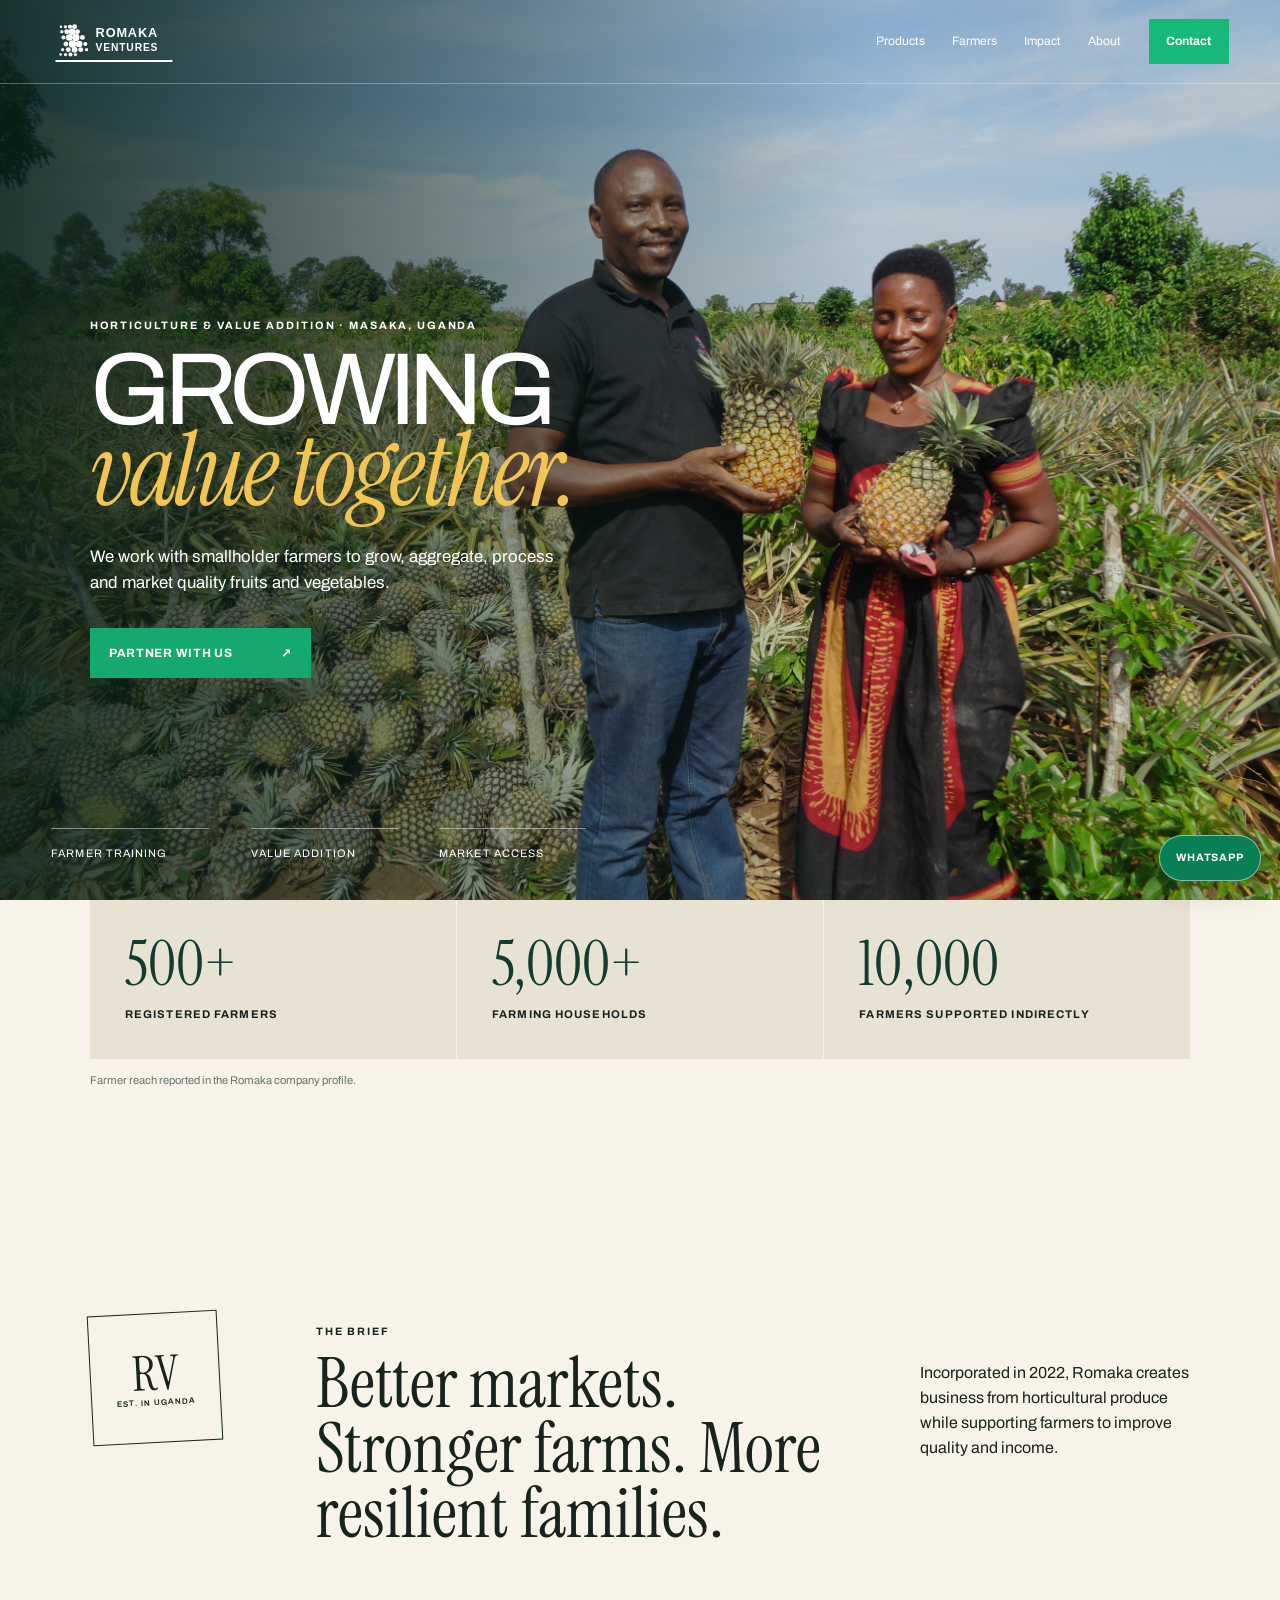
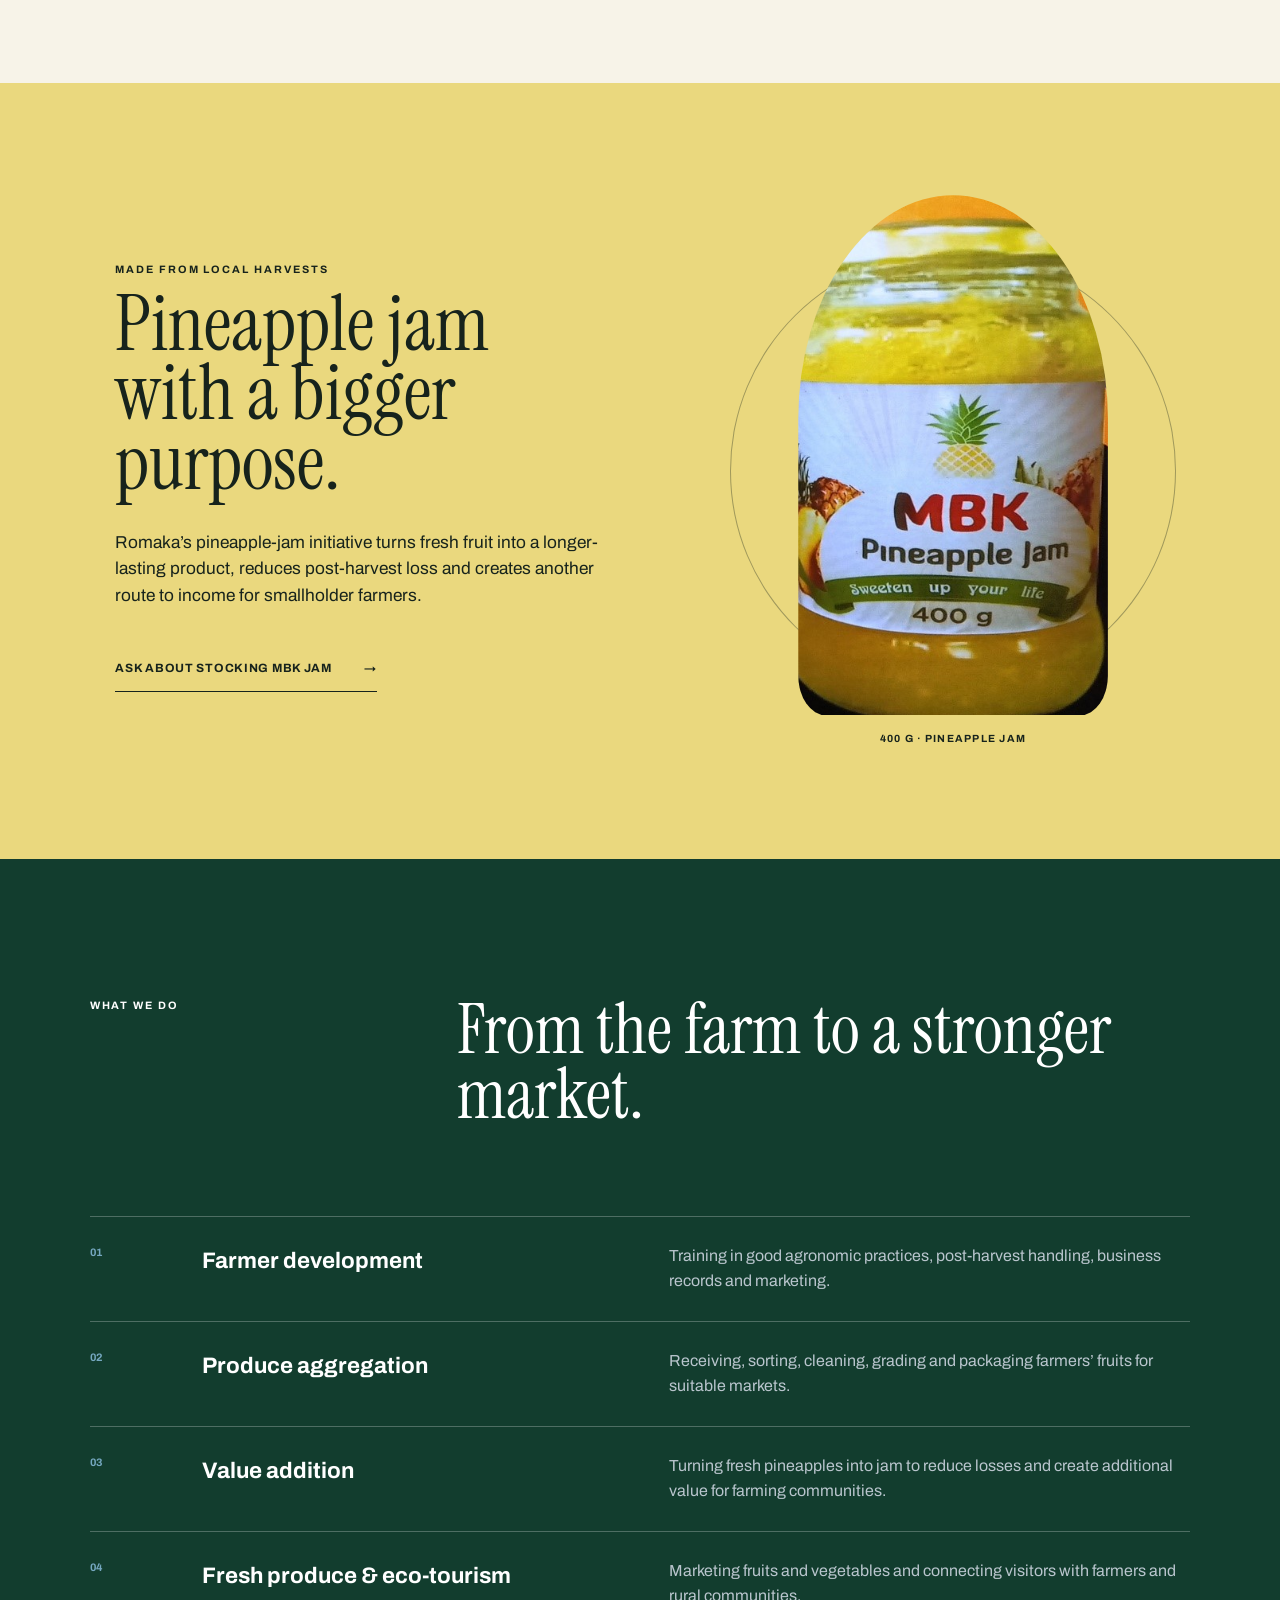
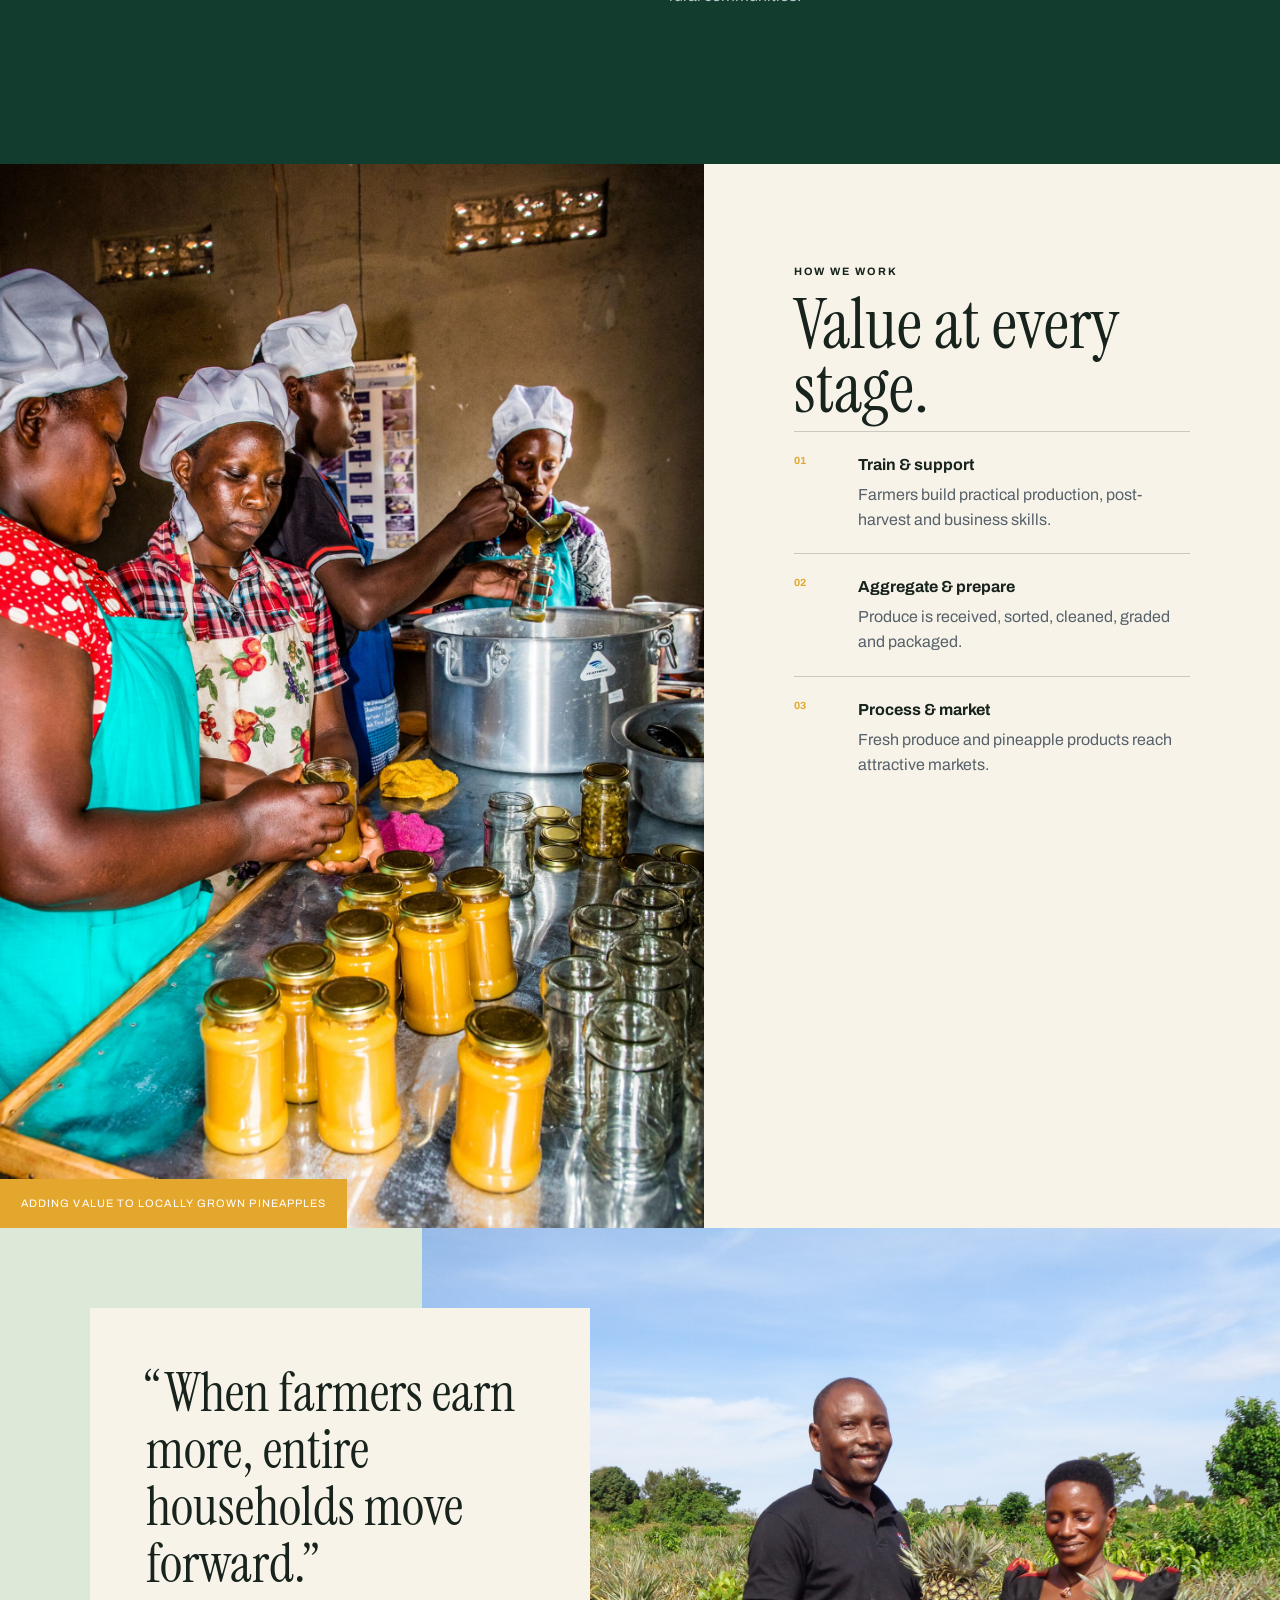
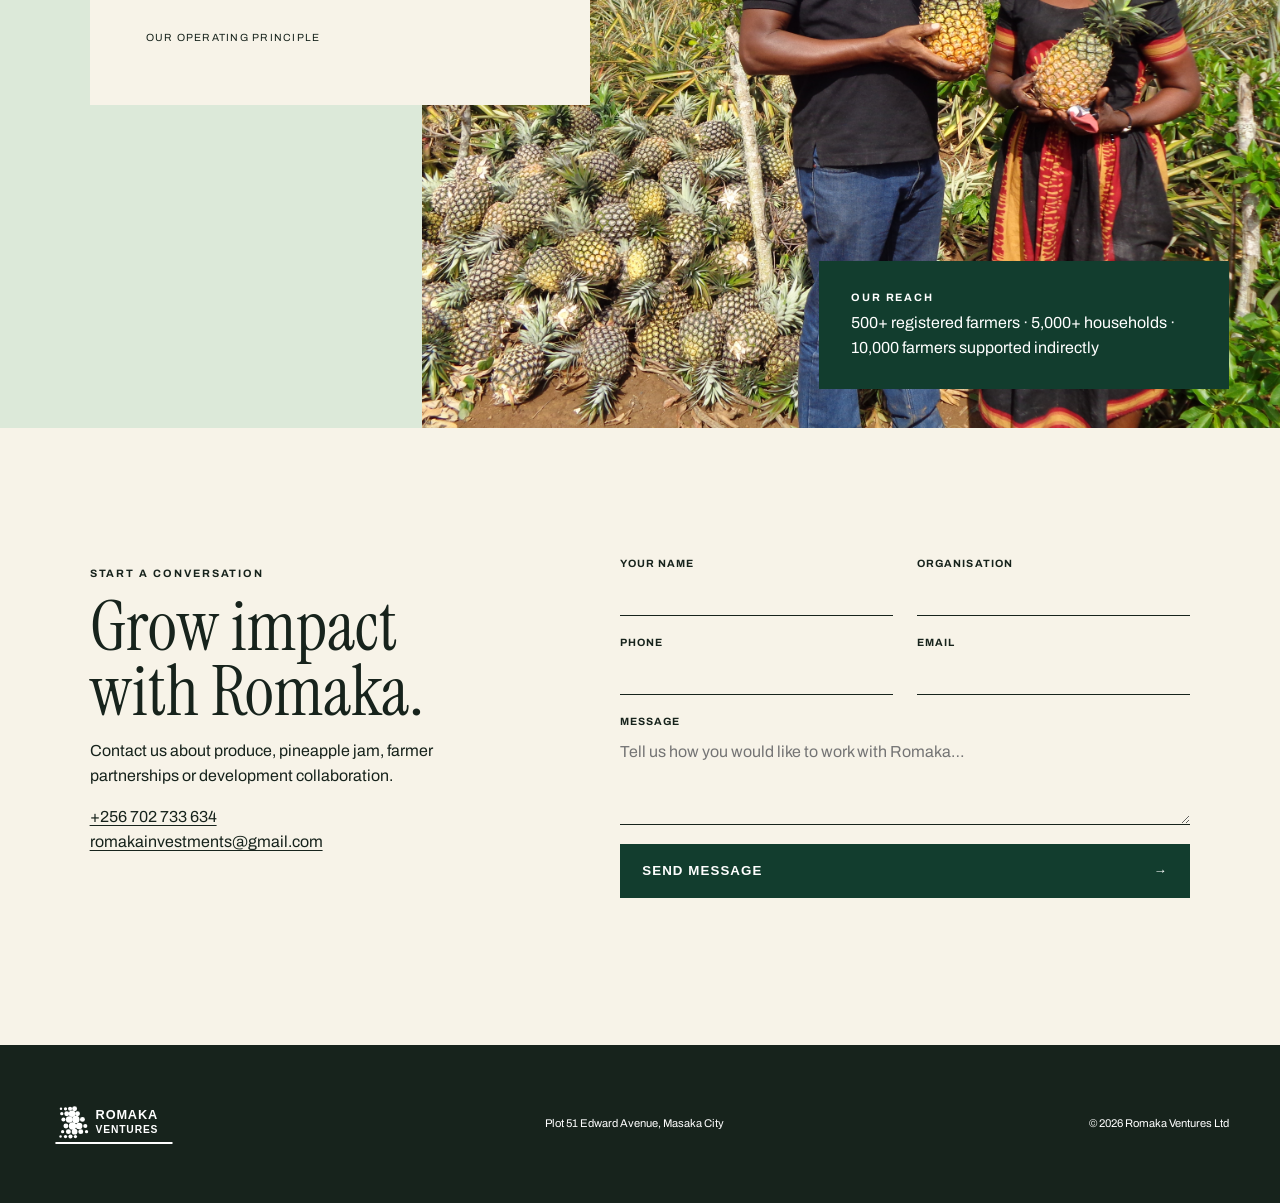
==== commit 5151fa75: "Expand Romaka into an eight-page green brand site" ====
--- a/index.html
+++ b/index.html
@@ -20,21 +20,21 @@
     <a class="skip" href="#main">Skip to content</a>
     <header>
       <a class="logo" href="index.html" aria-label="Romaka Ventures home"
-        ><img src="assets/romaka-logo.jpeg" alt="Romaka Ventures" /></a
+        ><img src="assets/romaka-logo-white.svg" alt="Romaka Ventures" /></a
       ><button class="menu" aria-controls="nav" aria-expanded="false">
         Menu
       </button>
       <nav id="nav">
-        <a href="capabilities.html">What we do</a
-        ><a href="#impact">Our impact</a><a href="about.html">About us</a
+        <a href="products.html">Products</a><a href="farmers.html">Farmers</a
+        ><a href="impact.html">Impact</a><a href="about.html">About</a
         ><a class="contact-link" href="contact.html">Contact</a>
       </nav>
     </header>
     <main id="main">
       <section class="hero" id="top">
         <img
-          src="assets/pineapple-farmer.png"
-          alt="A Ugandan farmer tending a pineapple field"
+          src="assets/farmer-partnership.jpeg"
+          alt="Romaka team and a smallholder farmer holding harvested pineapples"
         />
         <div class="shade"></div>
         <div class="hero-grid">
@@ -240,7 +240,7 @@
     </main>
     <footer>
       <a class="logo" href="#top" aria-label="Back to top"
-        ><img src="assets/romaka-logo.jpeg" alt="Romaka Ventures"
+        ><img src="assets/romaka-logo-white.svg" alt="Romaka Ventures"
       /></a>
       <p>Plot 51 Edward Avenue, Masaka City</p>
       <p>© <span data-year></span> Romaka Ventures Ltd</p>
--- a/styles.css
+++ b/styles.css
@@ -73,15 +73,14 @@
 }
 .logo img {
   display: block;
-  width: 132px;
-  height: 58px;
-  object-fit: cover;
-  border-radius: 2px;
+  width: 128px;
+  height: 62px;
+  object-fit: contain;
 }
 header nav {
   display: flex;
   align-items: center;
-  gap: 2.3rem;
+  gap: 1.7rem;
 }
 header nav a {
   color: inherit;
@@ -113,15 +112,15 @@
   width: 100%;
   height: 100%;
   object-fit: cover;
-  object-position: center;
+  object-position: 58% center;
 }
 .shade {
   position: absolute;
   inset: 0;
   background: linear-gradient(
     90deg,
-    rgba(8, 22, 34, 0.28),
-    rgba(8, 22, 34, 0.84)
+    rgba(7, 31, 22, 0.88),
+    rgba(7, 31, 22, 0.18) 68%
   );
 }
 .hero-grid {
@@ -134,7 +133,7 @@
   align-items: center;
 }
 .hero-copy {
-  grid-column: 2;
+  grid-column: 1;
   max-width: 650px;
 }
 .kicker {
@@ -144,7 +143,7 @@
   font-weight: 700;
 }
 .hero h1 {
-  font: clamp(5rem, 9vw, 9rem) / 0.76 var(--sans);
+  font: clamp(4.8rem, 8vw, 8rem) / 0.78 var(--sans);
   letter-spacing: -0.075em;
   text-transform: uppercase;
   margin: 1rem 0 2rem;
@@ -220,6 +219,22 @@
 .about-hero {
   background-image: url("assets/romaka-team.jpeg");
 }
+.products-hero {
+  background-image: url("assets/jam-production.jpeg");
+  background-position: center 44%;
+}
+.farmers-hero {
+  background-image: url("assets/pineapple-farm.jpeg");
+  background-position: center 42%;
+}
+.impact-hero {
+  background-image: url("assets/farmer-partnership.jpeg");
+  background-position: center 48%;
+}
+.partners-hero {
+  background-image: url("assets/romaka-team.jpeg");
+  background-position: center 38%;
+}
 .capability-hero {
   background-image: url("assets/pineapple-farm.jpeg");
   background-position: center 42%;
@@ -348,6 +363,188 @@
 .rv-contact-full ul {
   padding-left: 1.2rem;
   line-height: 2.3;
+}
+.product-grid {
+  padding: 8rem 7vw;
+  display: grid;
+  gap: 7rem;
+}
+.featured-product,
+.produce-card {
+  display: grid;
+  grid-template-columns: 1fr 1fr;
+  align-items: center;
+  gap: 8vw;
+}
+.featured-product h2,
+.produce-card h2,
+.section-intro h2,
+.impact-narrative h2,
+.partner-list h2 {
+  font: clamp(3rem, 5.5vw, 6rem) / 0.92 var(--serif);
+  font-weight: 400;
+  margin: 0.6rem 0 1.5rem;
+}
+.featured-product img {
+  width: min(420px, 100%);
+  max-height: 570px;
+  object-fit: cover;
+  justify-self: center;
+  clip-path: inset(0 8% round 44% 44% 8% 8%);
+}
+.featured-product dl {
+  display: flex;
+  gap: 3rem;
+  margin: 2rem 0;
+}
+.featured-product dl div {
+  border-top: 1px solid var(--line);
+  padding-top: 1rem;
+}
+.featured-product dt {
+  font-size: 0.65rem;
+  text-transform: uppercase;
+  letter-spacing: 0.1em;
+}
+.featured-product dd {
+  margin: 0.35rem 0 0;
+  font-weight: 700;
+}
+.produce-card {
+  background: var(--sky);
+}
+.produce-card img {
+  width: 100%;
+  height: 560px;
+  object-fit: cover;
+}
+.produce-card > div {
+  padding: 3rem 5vw 3rem 0;
+}
+.farmer-journey,
+.partner-list {
+  padding: 8rem 7vw;
+}
+.section-intro {
+  max-width: 850px;
+  margin-bottom: 4rem;
+}
+.farmer-journey ol {
+  margin: 0;
+  padding: 0;
+  list-style: none;
+  display: grid;
+  grid-template-columns: repeat(2, 1fr);
+}
+.farmer-journey li {
+  display: grid;
+  grid-template-columns: 3rem 1fr;
+  gap: 1rem;
+  padding: 2.5rem;
+  border: 1px solid var(--line);
+  margin: -1px 0 0 -1px;
+}
+.farmer-journey li b {
+  color: var(--blue);
+  font-size: 0.68rem;
+}
+.farmer-journey h3 {
+  margin: 0;
+  font-size: 1.3rem;
+}
+.photo-story {
+  display: grid;
+  grid-template-columns: 1.2fr 0.8fr;
+  min-height: 650px;
+  background: var(--navy);
+  color: #fff;
+}
+.photo-story img {
+  width: 100%;
+  height: 100%;
+  object-fit: cover;
+}
+.photo-story > div {
+  padding: 7vw;
+  align-self: center;
+}
+.photo-story h2 {
+  font: clamp(3rem, 5vw, 5.5rem) / 0.95 var(--serif);
+  font-weight: 400;
+}
+.impact-page-stats {
+  padding: 8rem 7vw;
+  display: grid;
+  grid-template-columns: repeat(3, 1fr);
+}
+.impact-page-stats article {
+  padding: 3rem;
+  border-left: 1px solid var(--line);
+}
+.impact-page-stats strong {
+  font: clamp(4rem, 7vw, 7rem) / 1 var(--serif);
+  color: var(--blue);
+}
+.impact-page-stats h2 {
+  font-size: 1rem;
+  text-transform: uppercase;
+  letter-spacing: 0.08em;
+}
+.impact-narrative {
+  padding: 8rem 7vw;
+  background: var(--sky);
+  display: grid;
+  grid-template-columns: 0.9fr 1.1fr;
+  gap: 8vw;
+}
+.impact-outcomes {
+  display: grid;
+  grid-template-columns: 1fr 1fr;
+}
+.impact-outcomes article {
+  padding: 2rem;
+  border: 1px solid var(--line);
+  margin: -1px 0 0 -1px;
+}
+.impact-outcomes span {
+  color: var(--blue);
+  font-weight: 700;
+  text-transform: uppercase;
+  letter-spacing: 0.08em;
+  font-size: 0.7rem;
+}
+.source-note {
+  padding: 1.5rem 7vw;
+  font-size: 0.72rem;
+  color: #5a695f;
+}
+.partner-list article {
+  display: grid;
+  grid-template-columns: 0.4fr 1.6fr;
+  gap: 5vw;
+  padding: 3rem 0;
+  border-top: 1px solid var(--line);
+}
+.partner-list article > span {
+  color: var(--blue);
+  font: 3rem var(--serif);
+}
+.partner-list h3 {
+  margin: 0 0 0.8rem;
+  font-size: 1.35rem;
+}
+.partnership-paths {
+  padding: 8rem 7vw;
+  background: var(--sky);
+}
+.partnership-paths > div {
+  display: grid;
+  grid-template-columns: repeat(3, 1fr);
+  margin-top: 3rem;
+}
+.partnership-paths article {
+  padding: 2rem;
+  border-left: 1px solid var(--line);
 }
 @media (max-width: 760px) {
   .rv-page-hero {
@@ -926,3 +1123,80 @@
     transition: none;
   }
 }
+
+@media (max-width: 760px) {
+  .hero > img {
+    object-position: 63% center;
+  }
+  .shade {
+    background: linear-gradient(
+      0deg,
+      rgba(7, 31, 22, 0.94),
+      rgba(7, 31, 22, 0.08)
+    );
+  }
+  .product-grid,
+  .farmer-journey,
+  .partner-list {
+    padding: 5rem 1.3rem;
+    gap: 4rem;
+  }
+  .featured-product,
+  .produce-card,
+  .photo-story {
+    grid-template-columns: 1fr;
+  }
+  .featured-product img {
+    grid-row: 1;
+  }
+  .produce-card img {
+    height: 420px;
+  }
+  .produce-card > div {
+    padding: 2rem;
+  }
+  .farmer-journey ol,
+  .impact-page-stats,
+  .impact-narrative,
+  .partnership-paths > div {
+    grid-template-columns: 1fr;
+  }
+  .farmer-journey li {
+    padding: 1.5rem 0;
+    border-left: 0;
+    border-right: 0;
+  }
+  .photo-story {
+    min-height: 0;
+  }
+  .photo-story img {
+    height: 480px;
+  }
+  .photo-story > div {
+    padding: 4rem 1.3rem;
+  }
+  .impact-page-stats {
+    padding: 5rem 1.3rem;
+  }
+  .impact-page-stats article {
+    padding: 2rem 0;
+    border-left: 0;
+    border-top: 1px solid var(--line);
+  }
+  .impact-narrative,
+  .partnership-paths {
+    padding: 5rem 1.3rem;
+  }
+  .impact-outcomes {
+    grid-template-columns: 1fr;
+  }
+  .partner-list article {
+    grid-template-columns: 1fr;
+    gap: 1rem;
+  }
+  .partnership-paths article {
+    border-left: 0;
+    border-top: 1px solid var(--line);
+    padding: 1.5rem 0;
+  }
+}
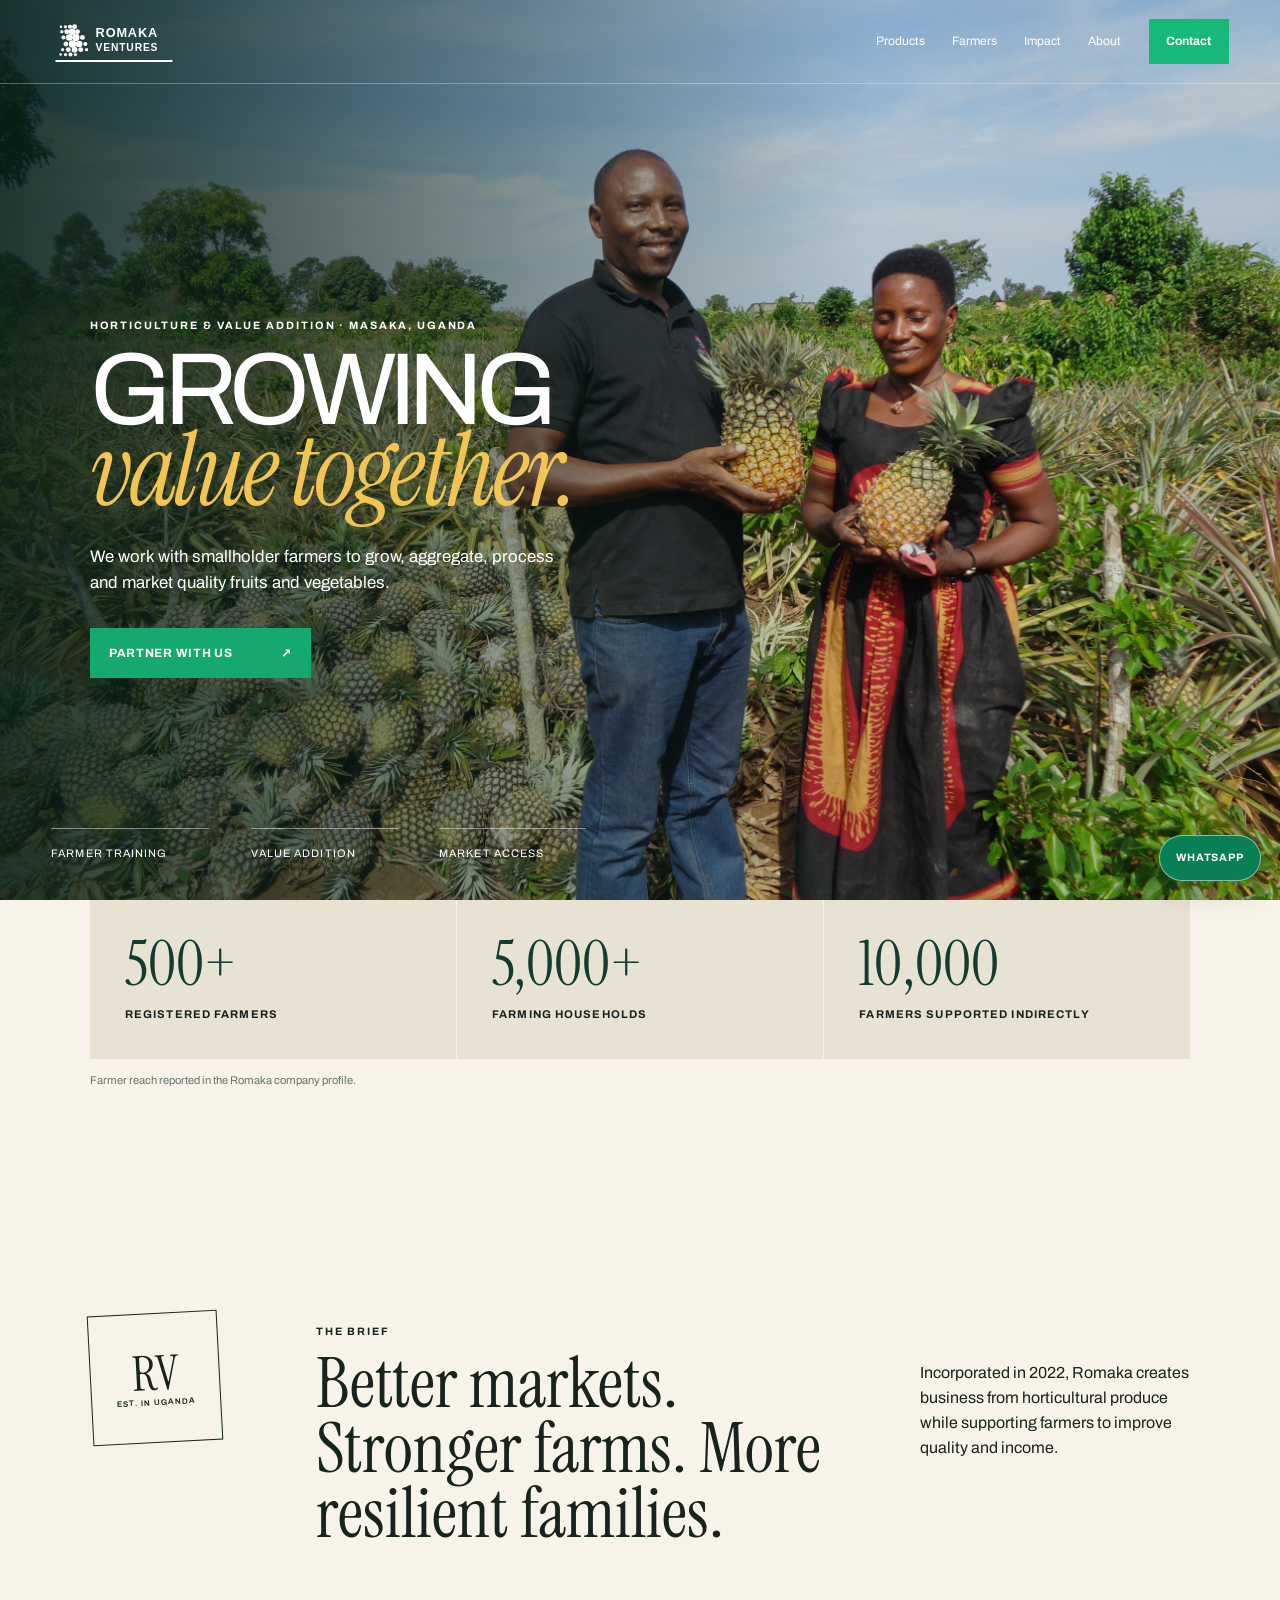
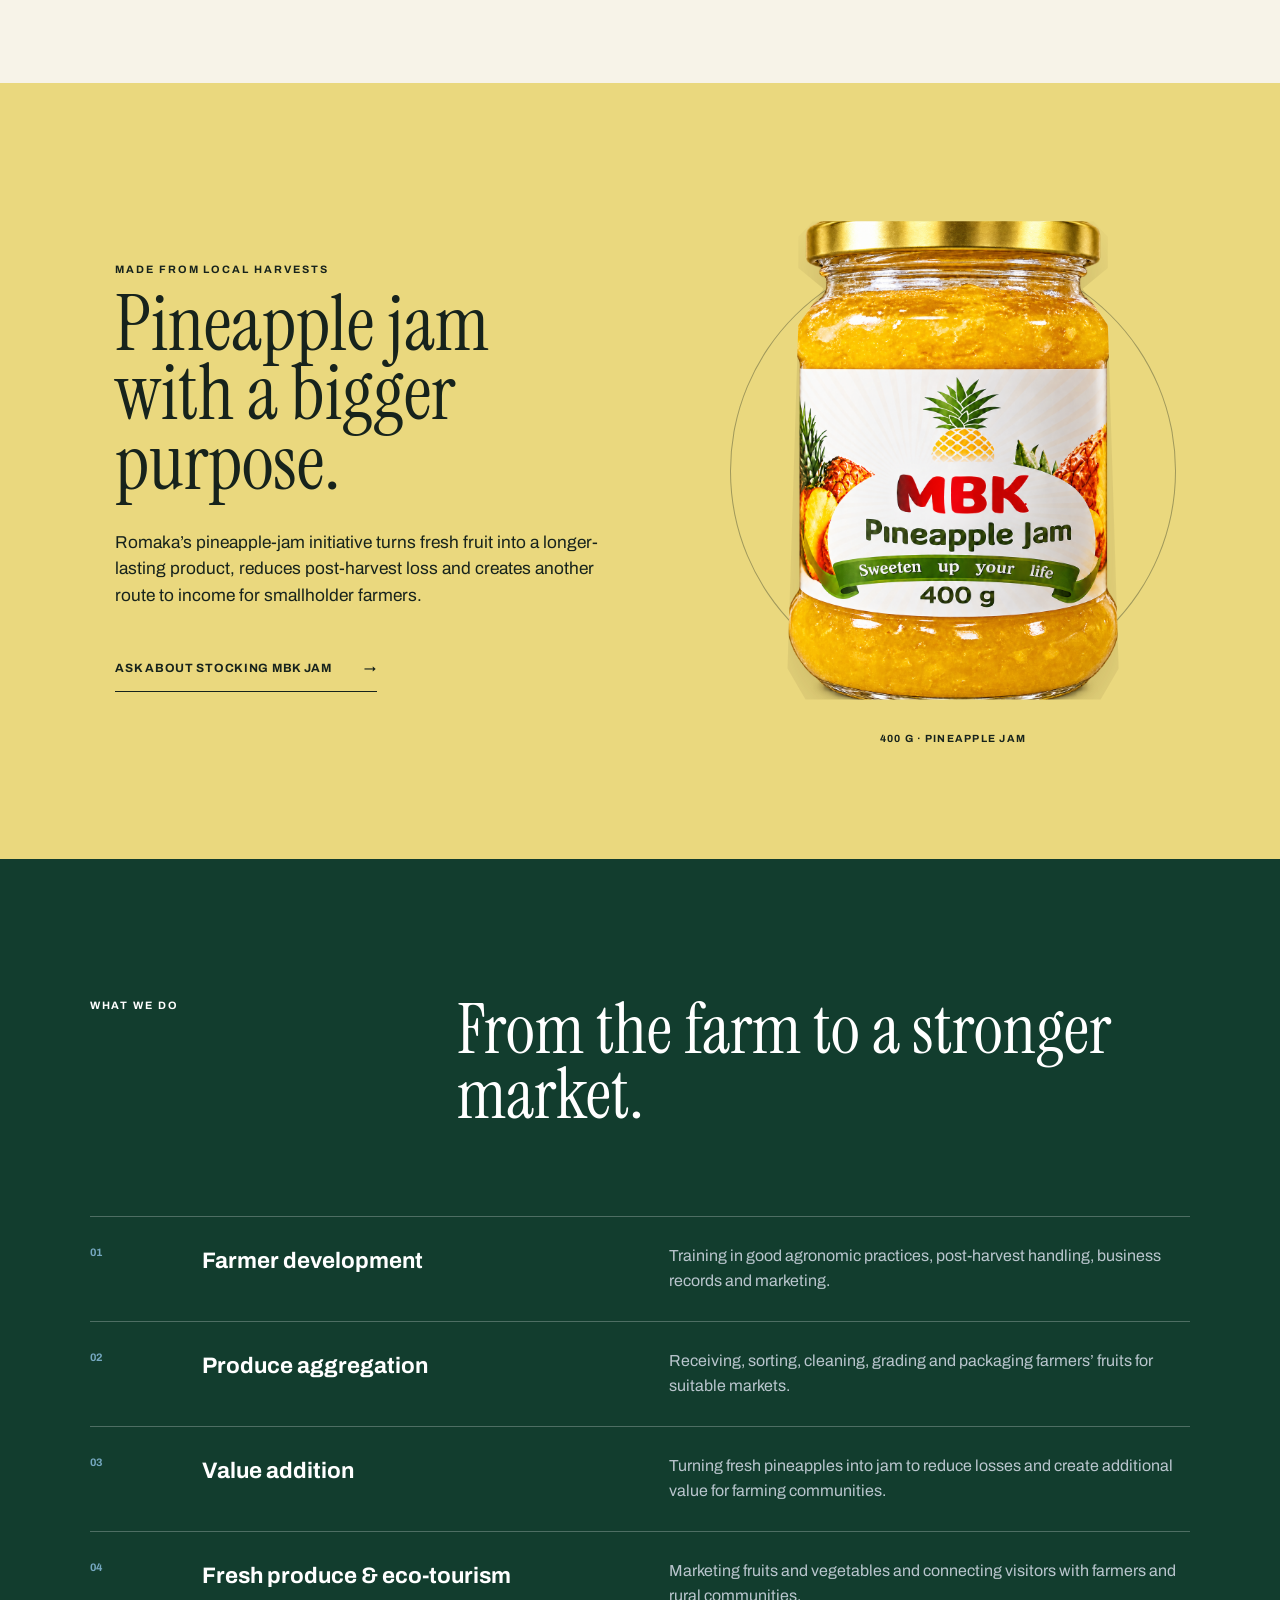
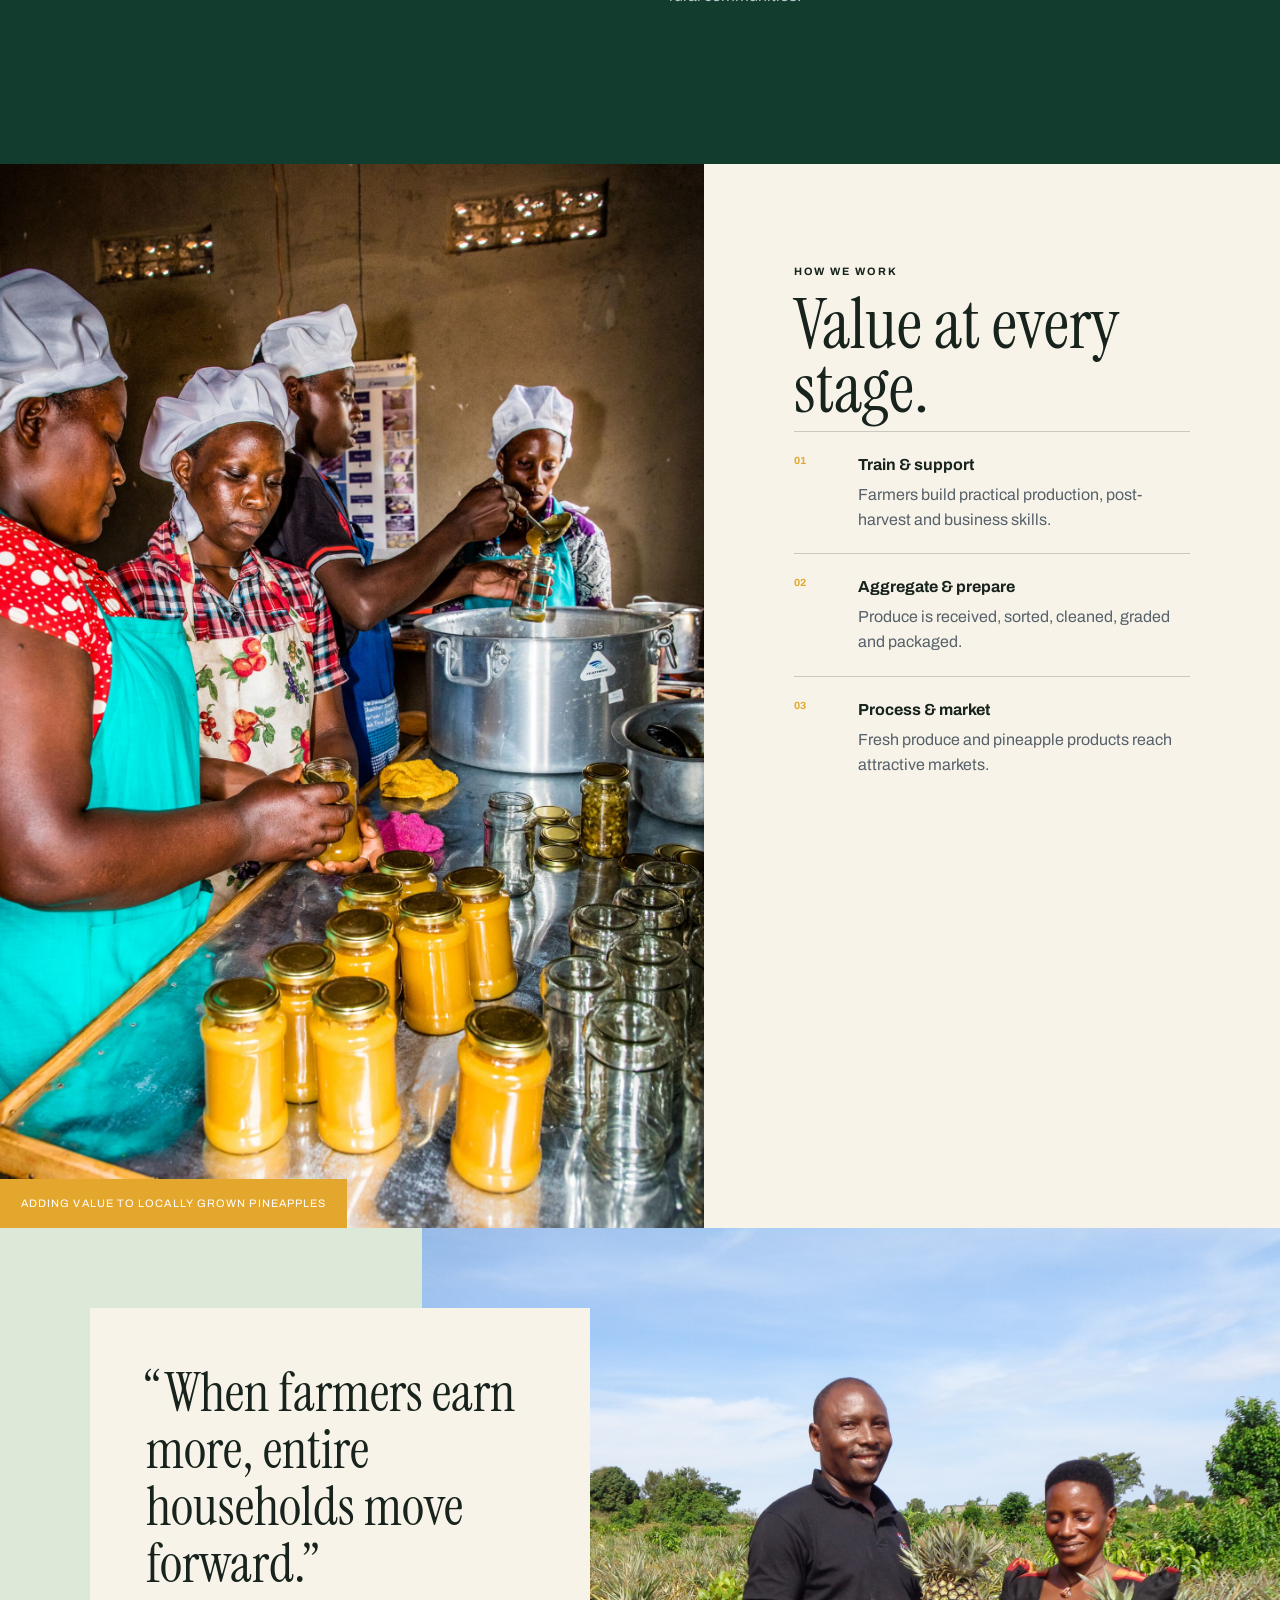
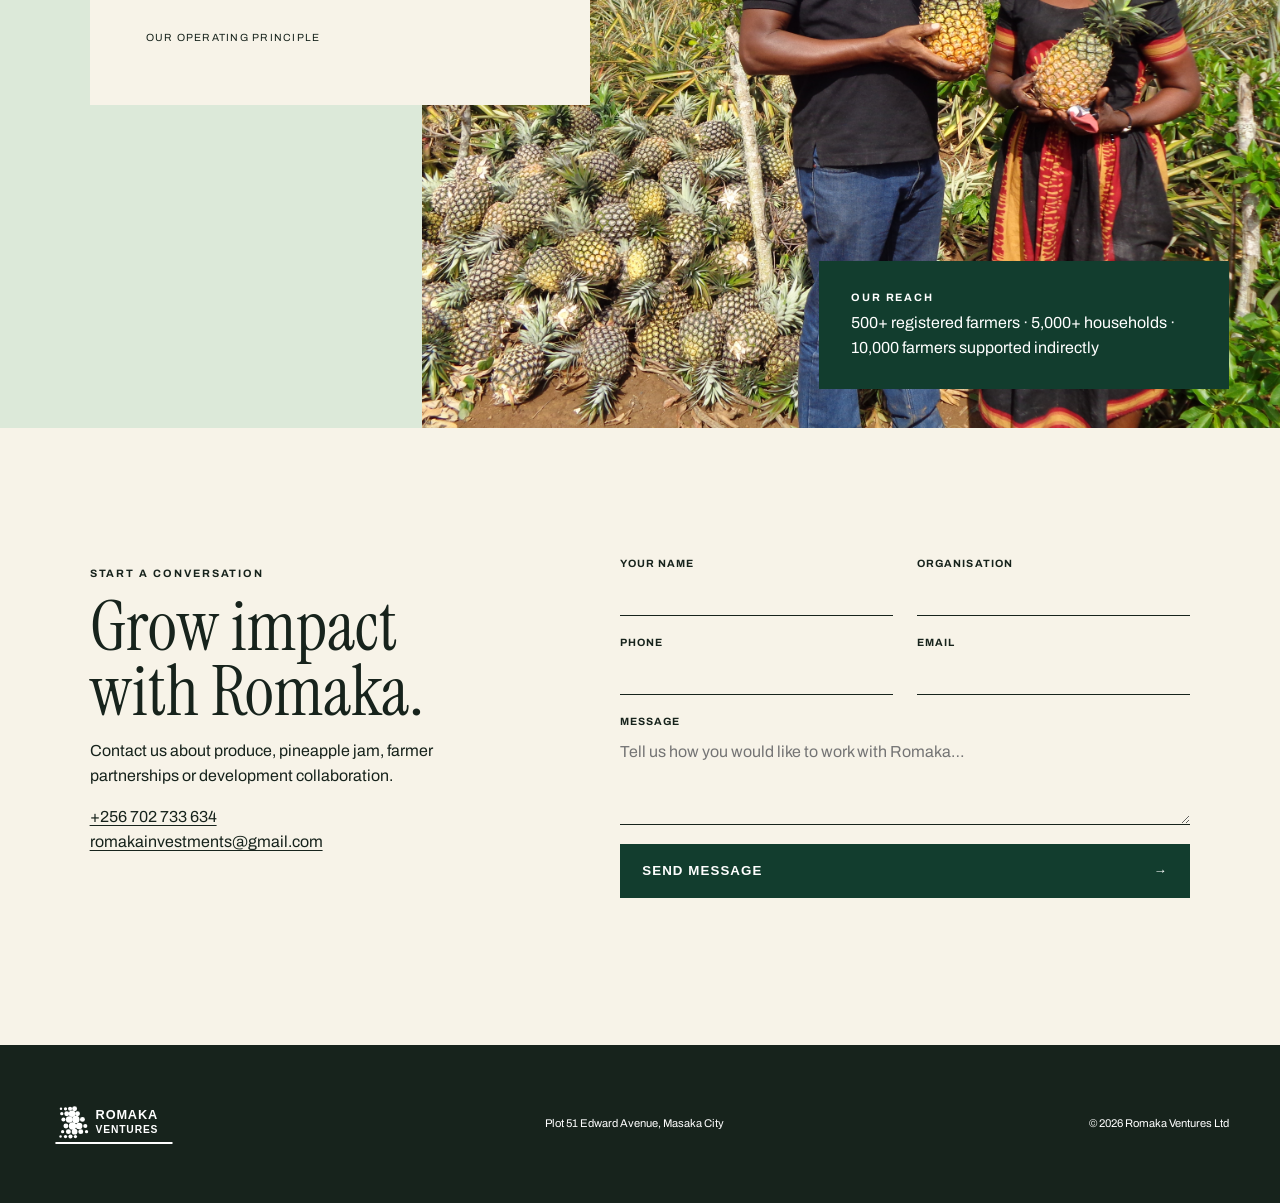
==== commit 78907f53: "Upgrade pineapple jam product image" ====
--- a/index.html
+++ b/index.html
@@ -89,7 +89,10 @@
           >
         </div>
         <figure>
-          <img src="assets/pineapple-jam.jpeg" alt="Jar of MBK pineapple jam" />
+          <img
+            src="assets/pineapple-jam-product-v2.png"
+            alt="Complete jar of golden MBK pineapple jam with gold lid"
+          />
           <figcaption>400 g · Pineapple jam</figcaption>
         </figure>
       </section>
--- a/styles.css
+++ b/styles.css
@@ -390,7 +390,23 @@
   max-height: 570px;
   object-fit: cover;
   justify-self: center;
-  clip-path: inset(0 8% round 44% 44% 8% 8%);
+  clip-path: polygon(
+    11% 5%,
+    89% 5%,
+    93% 8%,
+    93% 14%,
+    86% 18%,
+    93% 25%,
+    96% 91%,
+    91% 97%,
+    9% 97%,
+    4% 91%,
+    7% 25%,
+    14% 18%,
+    7% 14%,
+    7% 8%
+  );
+  filter: drop-shadow(0 24px 24px rgba(61, 46, 12, 0.18));
 }
 .featured-product dl {
   display: flex;
@@ -790,7 +806,23 @@
   max-height: 520px;
   object-fit: cover;
   object-position: center;
-  clip-path: inset(0 7% 0 7% round 45% 45% 8% 8%);
+  clip-path: polygon(
+    11% 5%,
+    89% 5%,
+    93% 8%,
+    93% 14%,
+    86% 18%,
+    93% 25%,
+    96% 91%,
+    91% 97%,
+    9% 97%,
+    4% 91%,
+    7% 25%,
+    14% 18%,
+    7% 14%,
+    7% 8%
+  );
+  filter: drop-shadow(0 24px 24px rgba(61, 46, 12, 0.18));
 }
 .product-story figcaption {
   position: relative;
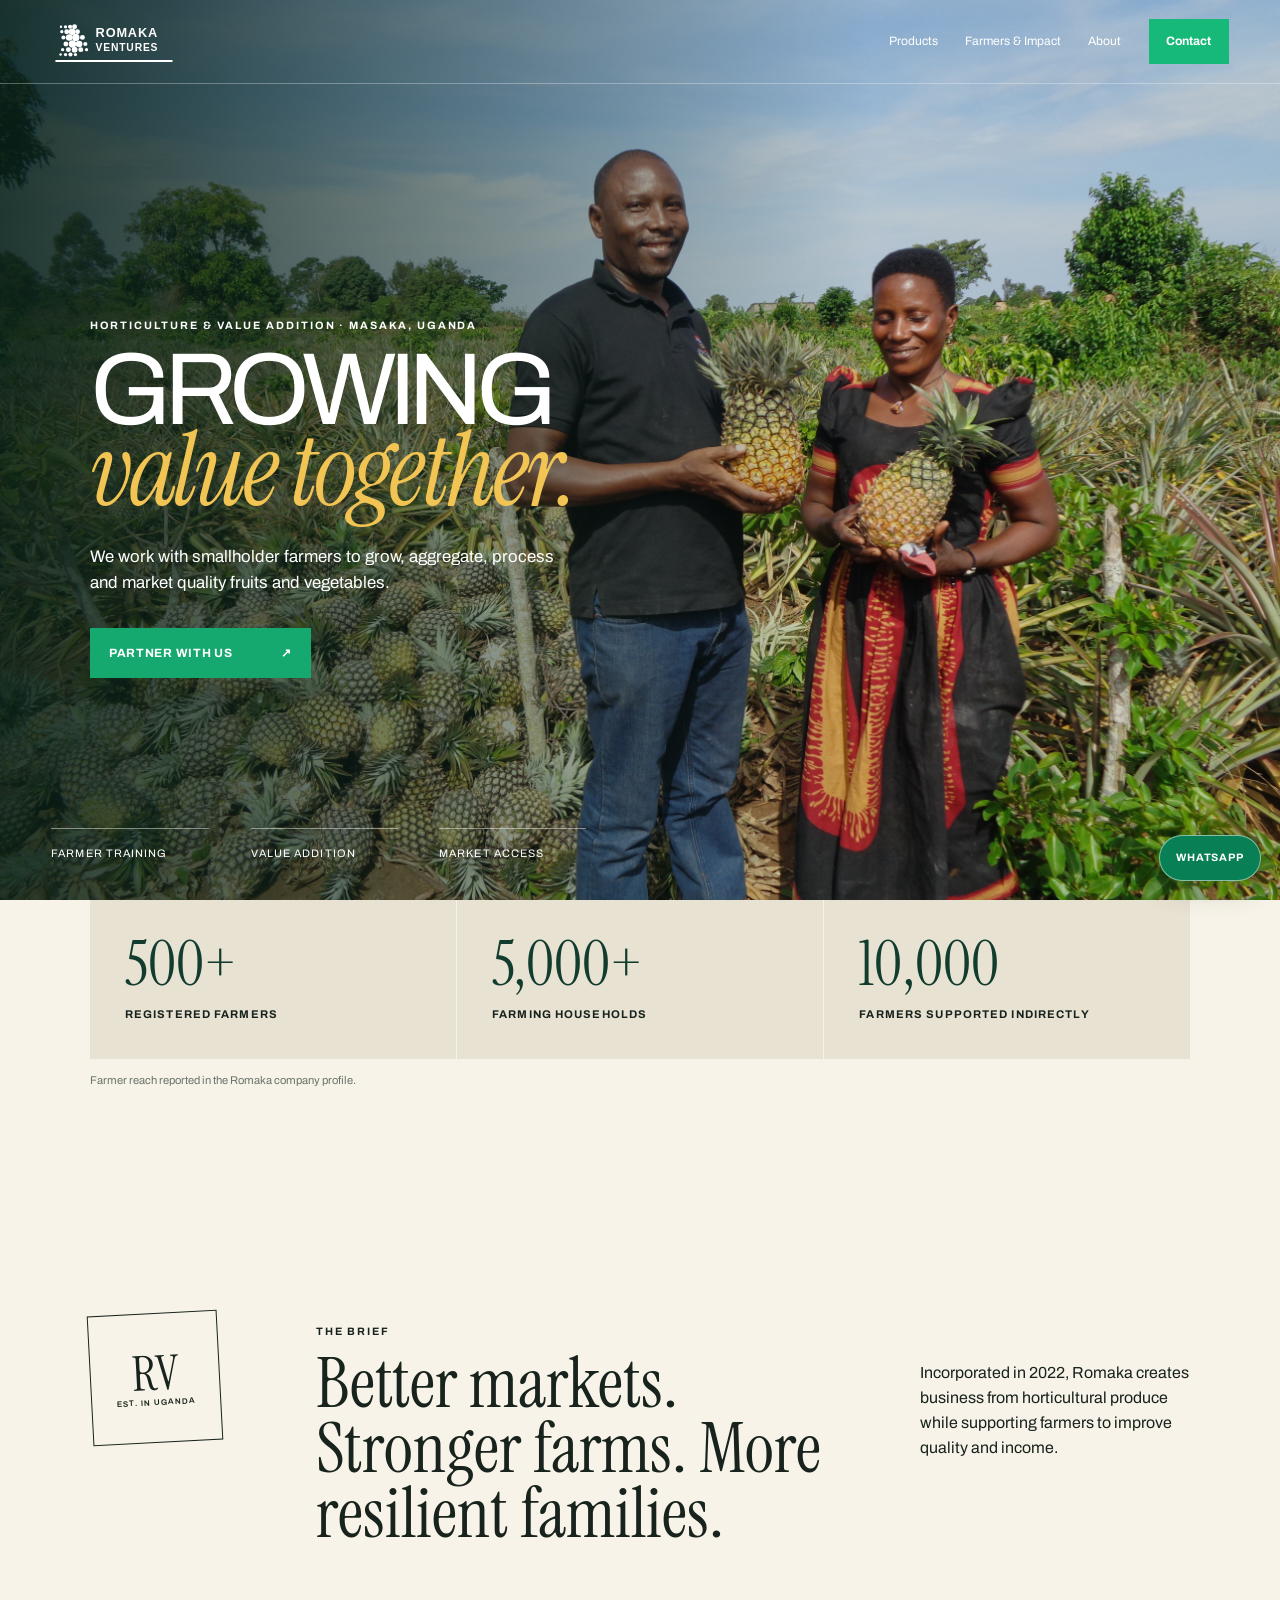
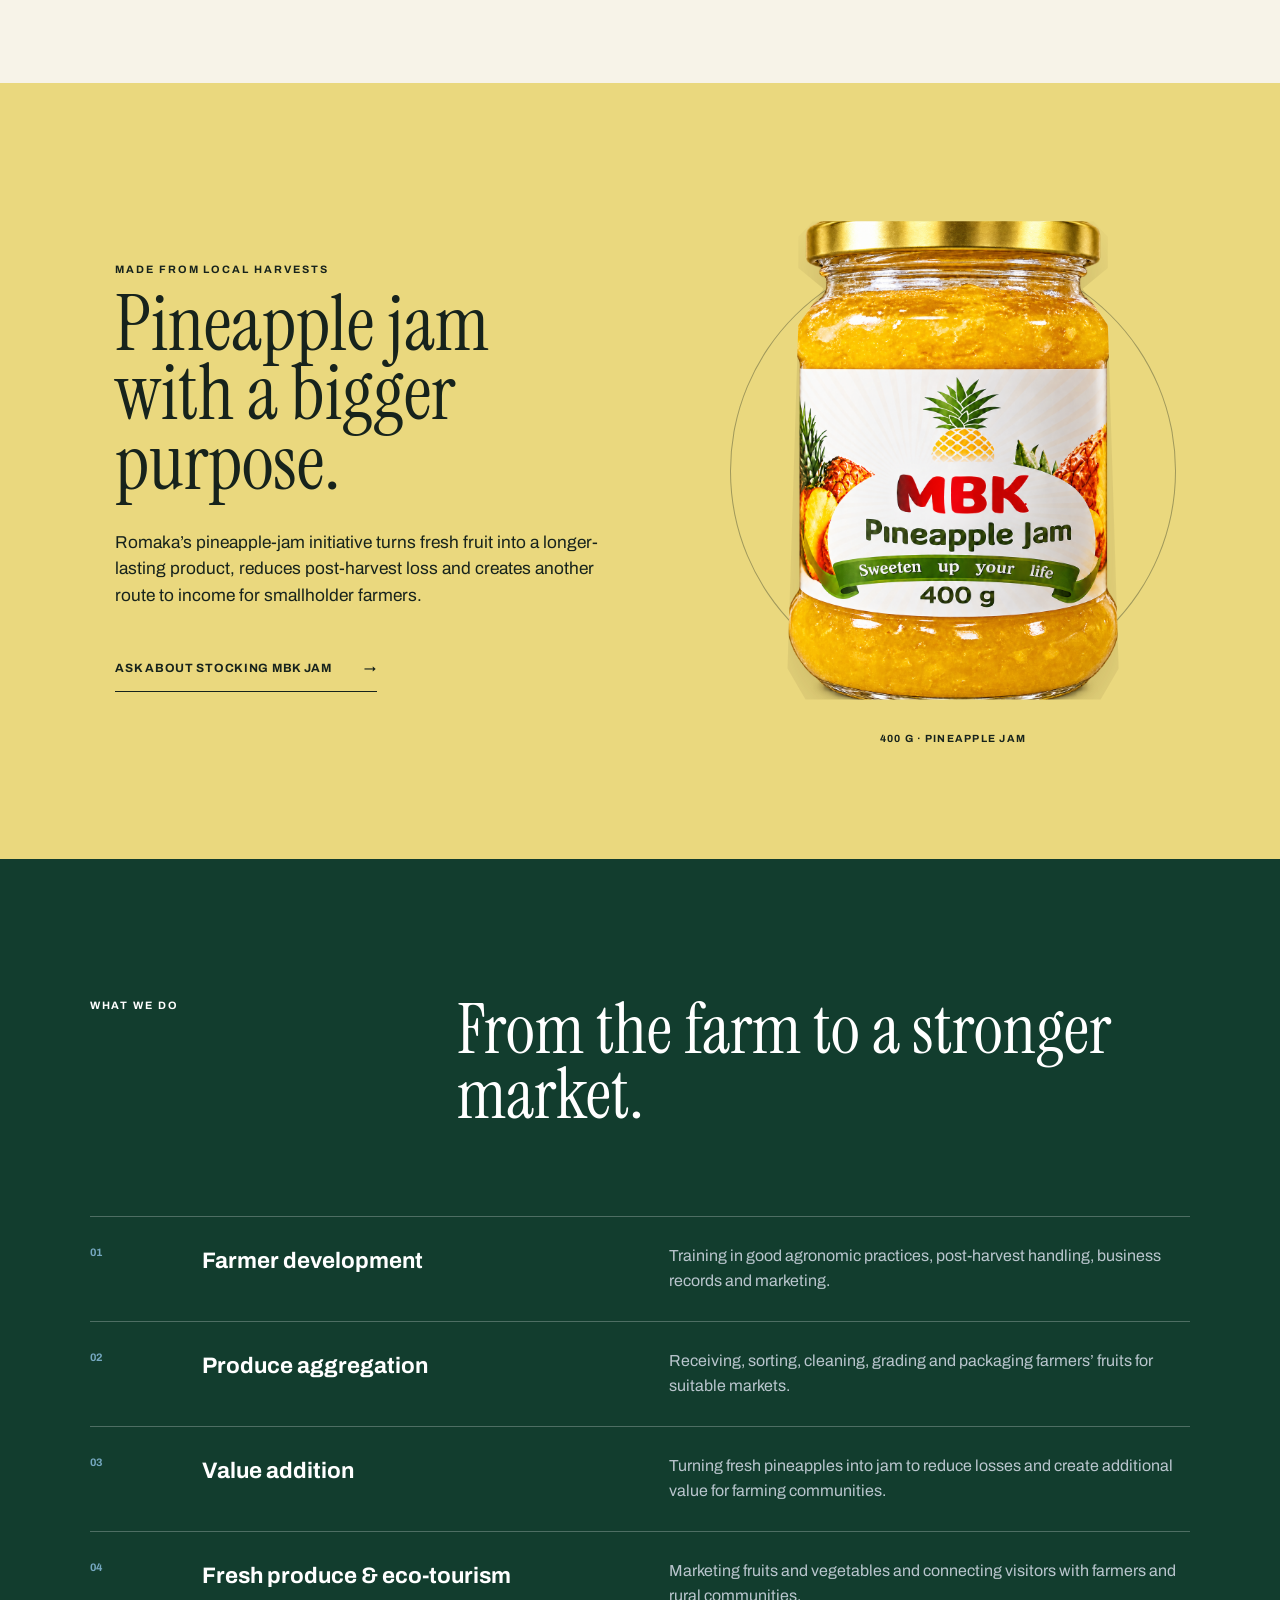
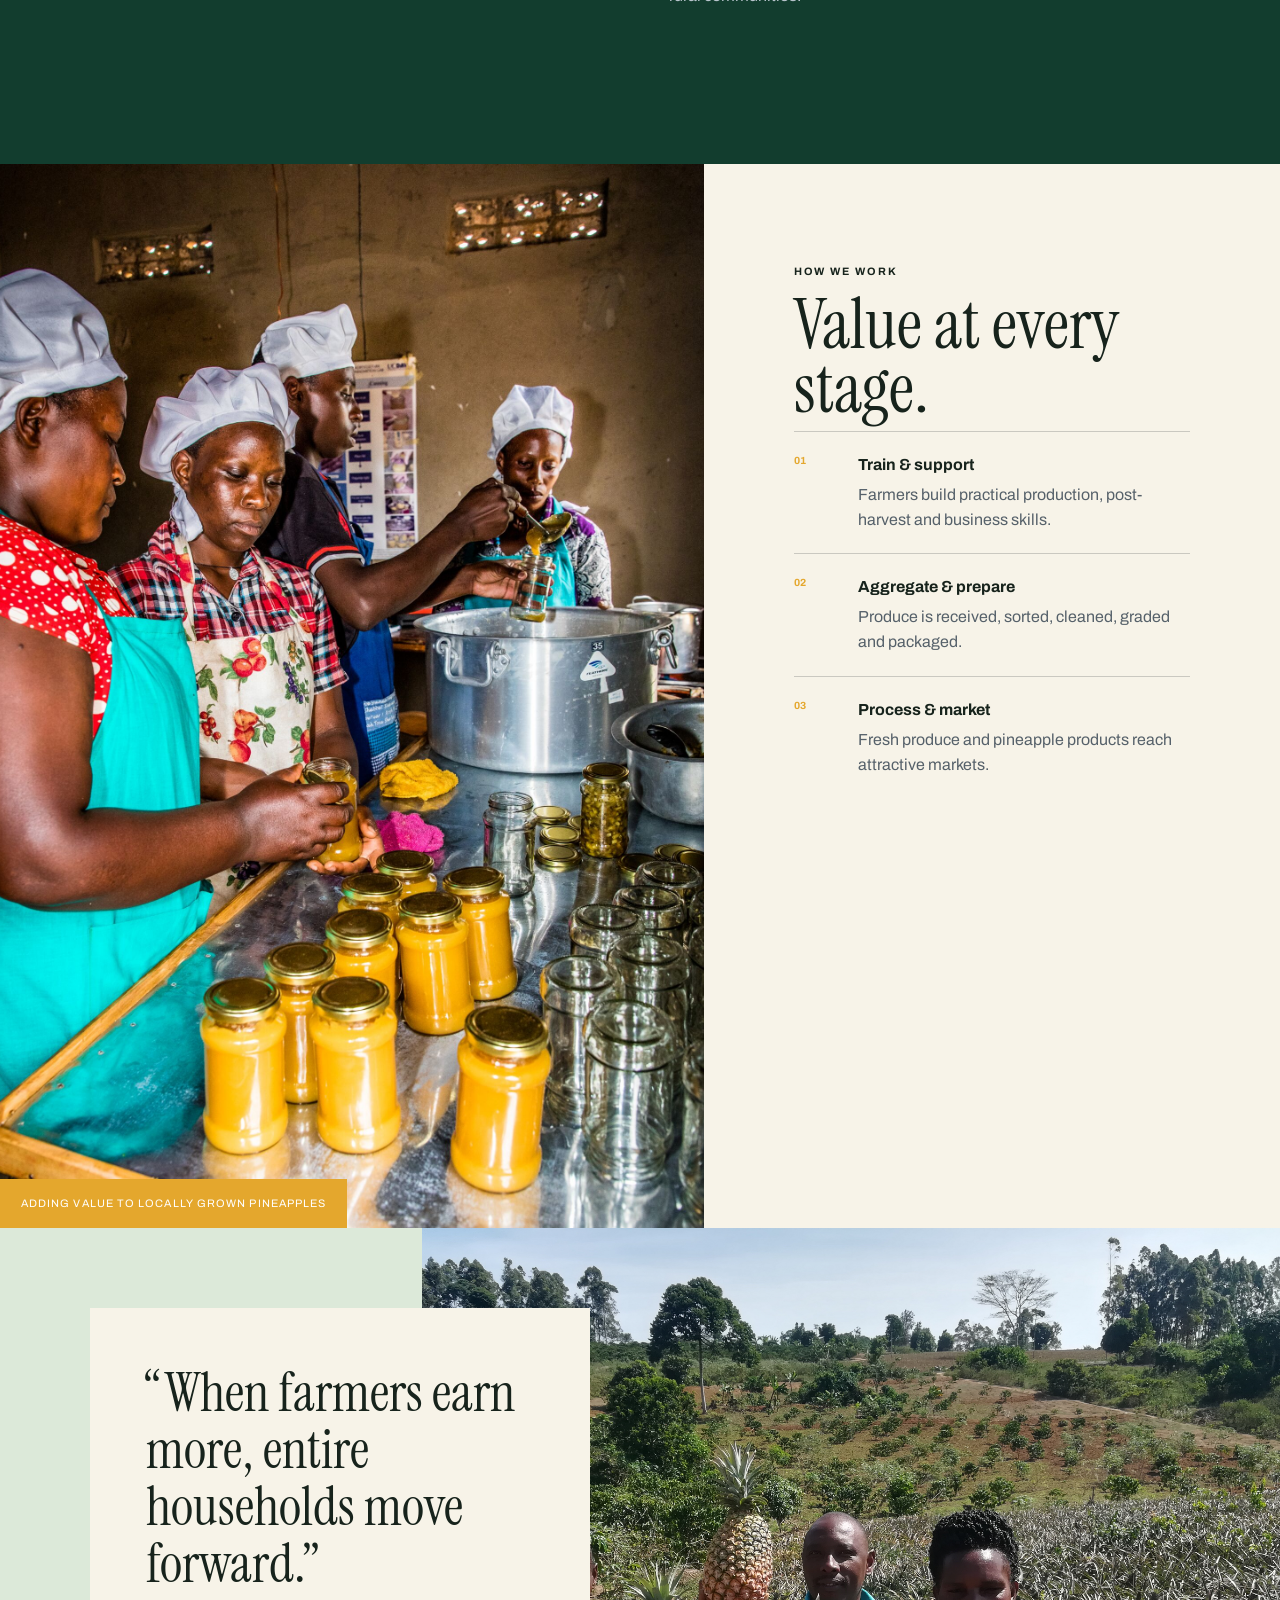
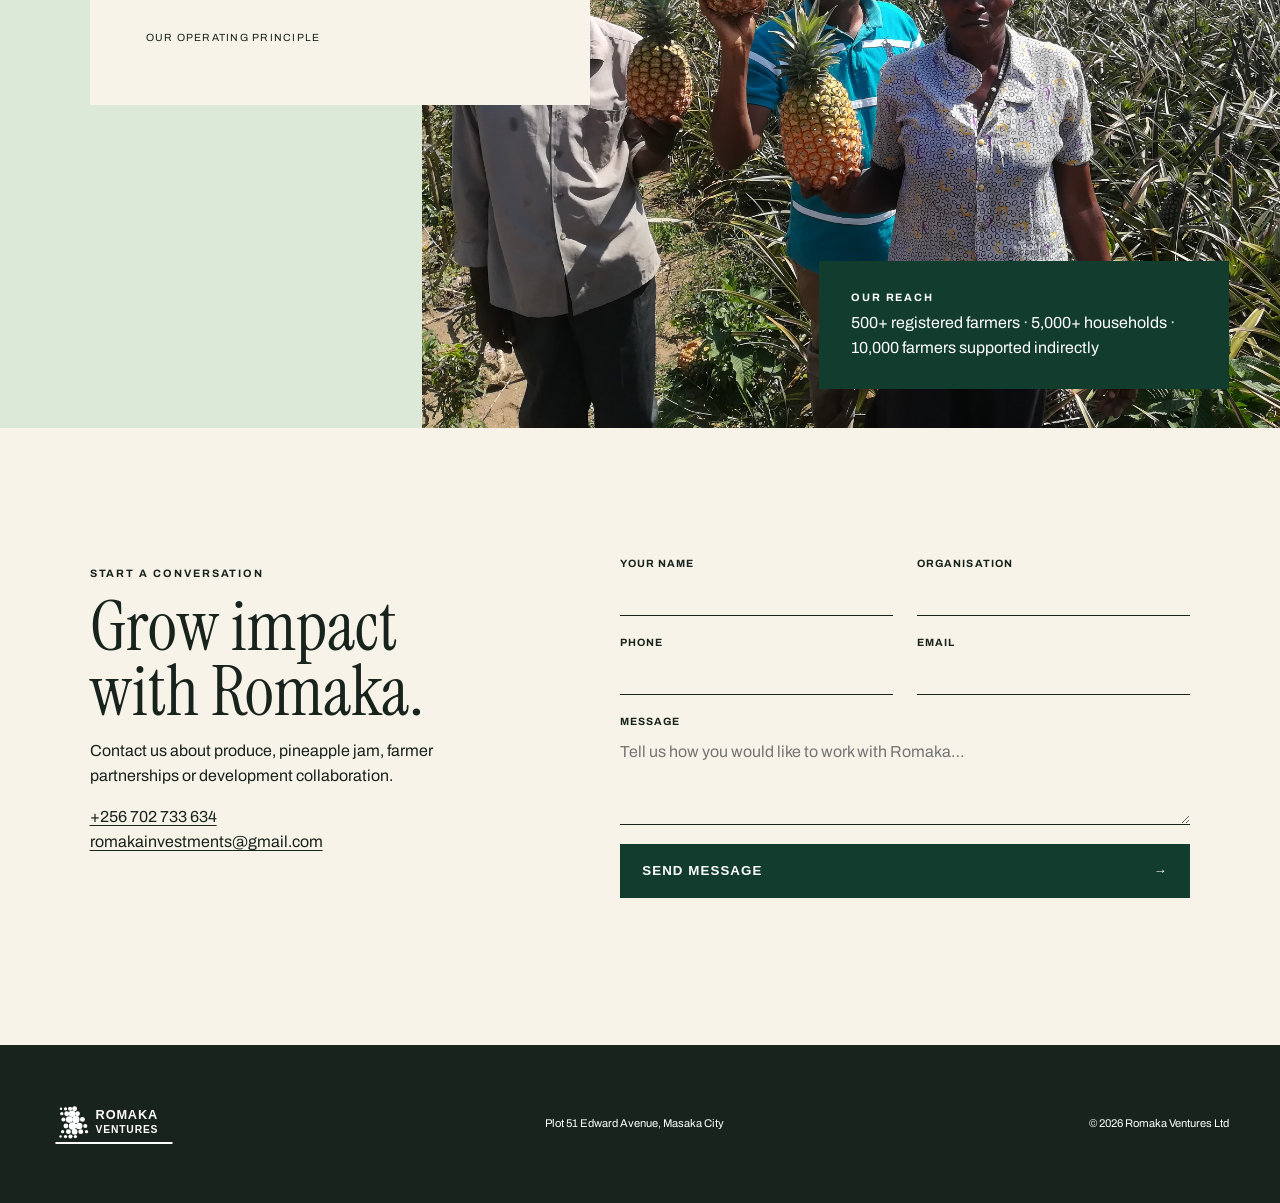
==== commit 7c0c1047: "Simplify Romaka site navigation and imagery" ====
--- a/index.html
+++ b/index.html
@@ -25,8 +25,9 @@
         Menu
       </button>
       <nav id="nav">
-        <a href="products.html">Products</a><a href="farmers.html">Farmers</a
-        ><a href="impact.html">Impact</a><a href="about.html">About</a
+        <a href="products.html">Products</a
+        ><a href="farmers.html">Farmers & Impact</a
+        ><a href="about.html">About</a
         ><a class="contact-link" href="contact.html">Contact</a>
       </nav>
     </header>
@@ -181,8 +182,8 @@
           <span>Our operating principle</span>
         </div>
         <img
-          src="assets/farmer-partnership.jpeg"
-          alt="Romaka team members with a pineapple farmer at harvest"
+          src="assets/pineapple-farm.jpeg"
+          alt="Smallholder pineapple farmers presenting a fresh harvest"
         />
         <div class="company-note">
           <p class="kicker">Our reach</p>
--- a/styles.css
+++ b/styles.css
@@ -228,7 +228,7 @@
   background-position: center 42%;
 }
 .impact-hero {
-  background-image: url("assets/farmer-partnership.jpeg");
+  background-image: url("assets/jam-production.jpeg");
   background-position: center 48%;
 }
 .partners-hero {
